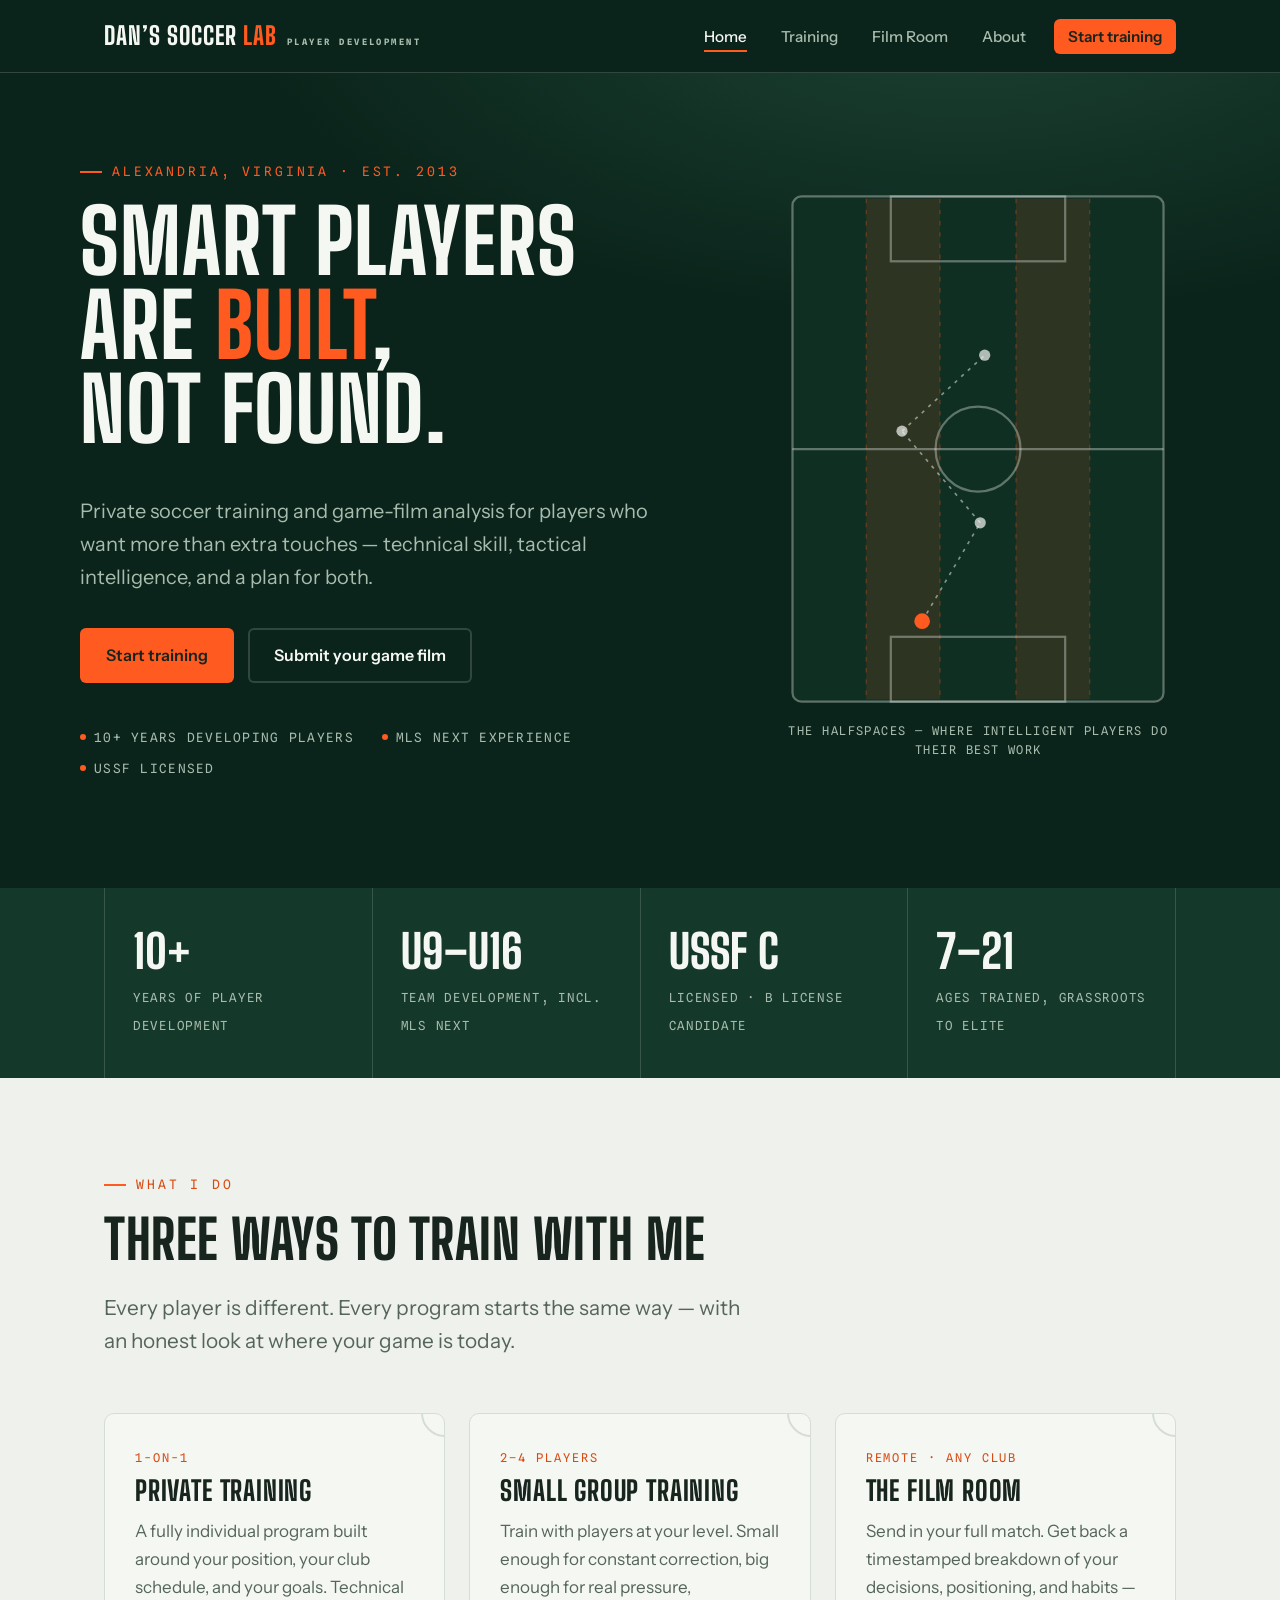
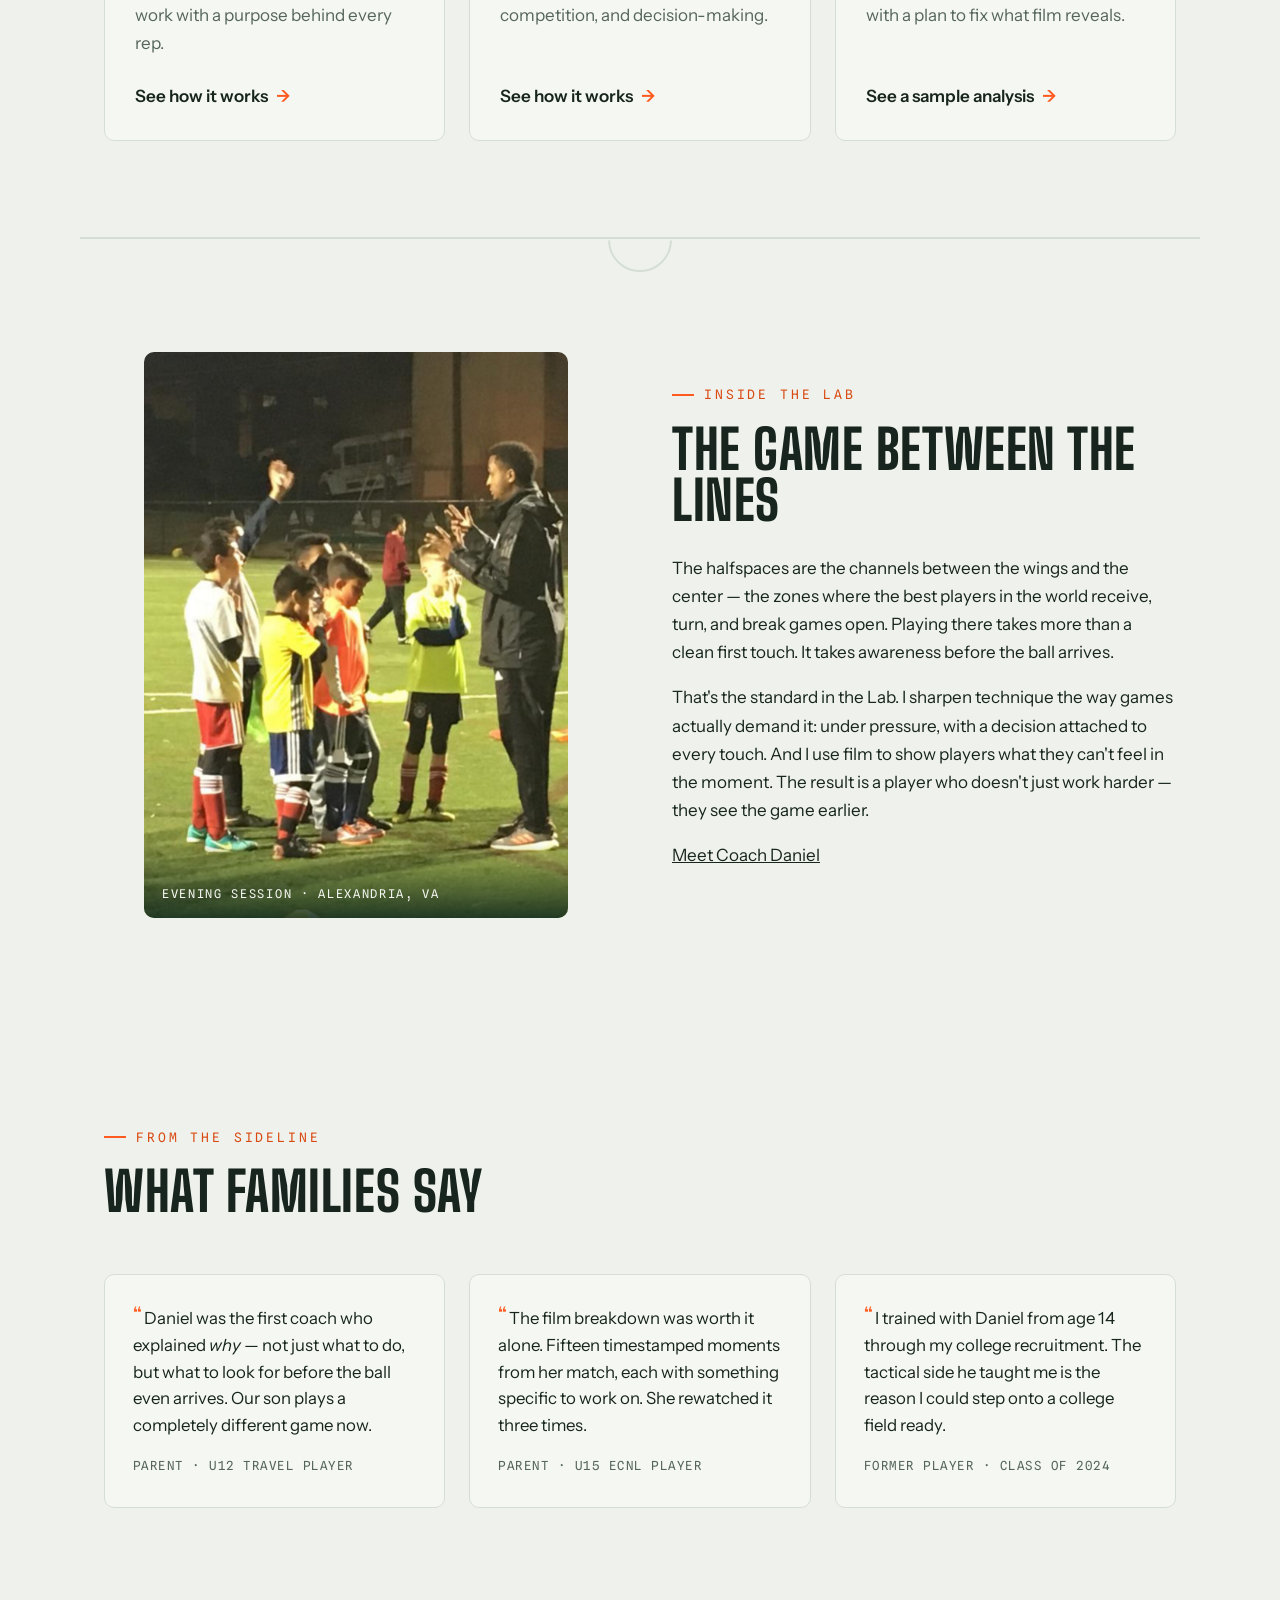
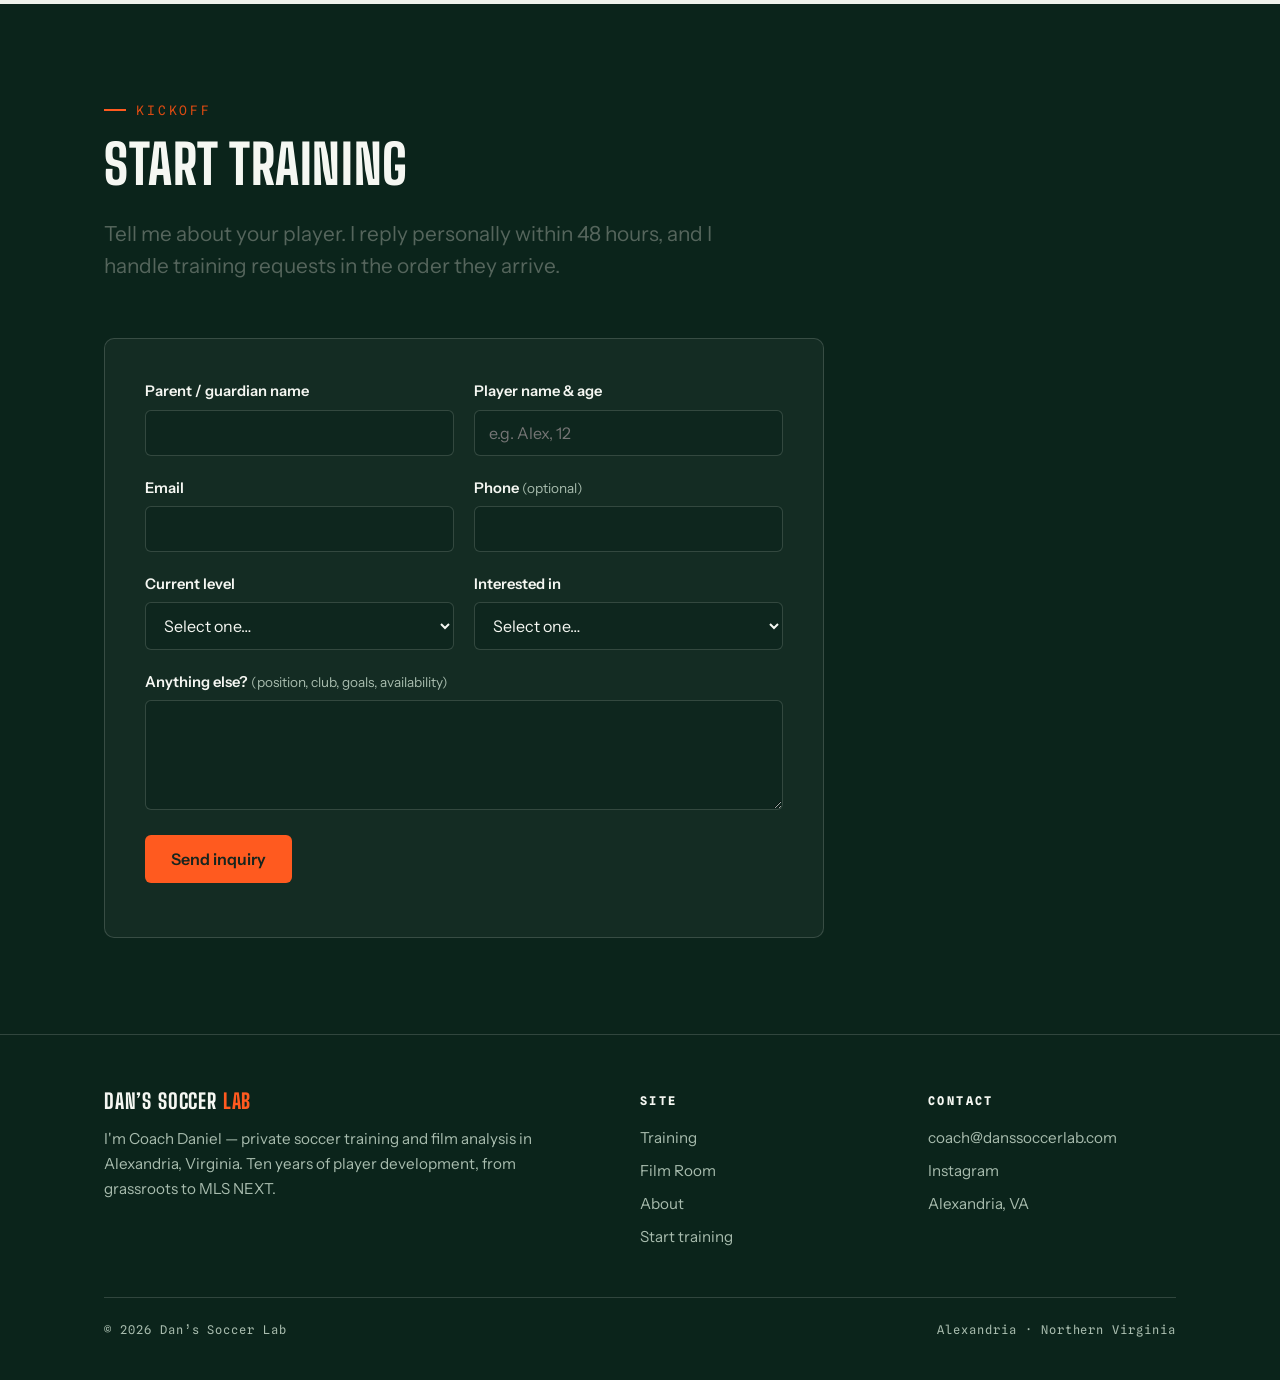
==== index.html @ 5b34058d "Rebrand to Dan's Soccer Lab + social share card" ====
<!DOCTYPE html>
<html lang="en">
<head>
  <meta charset="UTF-8">
  <meta name="viewport" content="width=device-width, initial-scale=1.0">
  <title>Dan’s Soccer Lab — Private Soccer Training &amp; Film Analysis · Alexandria, VA</title>
  <meta name="description" content="Private soccer training and game-film analysis in Alexandria, Virginia. A decade of player development from grassroots to MLS NEXT, led by Coach Daniel.">
  <meta property="og:title" content="Dan’s Soccer Lab">
  <meta property="og:description" content="Private soccer training and game-film analysis in Alexandria, VA. Smart players are built, not found.">
  <meta property="og:type" content="website">
  <meta property="og:site_name" content="Dan’s Soccer Lab">
  <meta property="og:url" content="https://dans-soccer-lab.vercel.app/">
  <meta property="og:image" content="https://dans-soccer-lab.vercel.app/images/og-card.png">
  <meta property="og:image:width" content="2400">
  <meta property="og:image:height" content="1260">
  <meta name="twitter:card" content="summary_large_image">
  <meta name="twitter:title" content="Dan’s Soccer Lab">
  <meta name="twitter:description" content="Private soccer training and game-film analysis in Alexandria, VA. Smart players are built, not found.">
  <meta name="twitter:image" content="https://dans-soccer-lab.vercel.app/images/og-card.png">
  <link rel="apple-touch-icon" href="/apple-touch-icon.png">
  <link rel="icon" href="data:image/svg+xml,%3Csvg xmlns='http://www.w3.org/2000/svg' viewBox='0 0 32 32'%3E%3Crect width='32' height='32' rx='6' fill='%230b241b'/%3E%3Cpath d='M13 6h6M14 6v6L9 24a1.5 1.5 0 001.4 2h11.2a1.5 1.5 0 001.4-2L18 12V6' fill='none' stroke='%23ff5a1f' stroke-width='2' stroke-linecap='round' stroke-linejoin='round'/%3E%3Ccircle cx='16' cy='21.5' r='2' fill='%23ff5a1f'/%3E%3C/svg%3E">
  <link rel="preconnect" href="https://fonts.googleapis.com">
  <link rel="preconnect" href="https://fonts.gstatic.com" crossorigin>
  <link href="https://fonts.googleapis.com/css2?family=Big+Shoulders+Display:wght@600;700;800&family=Instrument+Sans:ital,wght@0,400;0,500;0,600;1,400&family=Spline+Sans+Mono:wght@400;500&display=swap" rel="stylesheet">
  <link rel="stylesheet" href="styles.css">
</head>
<body>
  <a class="skip-link" href="#main">Skip to content</a>

  <header class="site-header">
    <div class="container nav-bar">
      <a class="wordmark" href="index.html" aria-label="Dan’s Soccer Lab — home">
        <span class="half">Dan’s Soccer&nbsp;</span><span class="lab">Lab</span>
        <small>Player Development</small>
      </a>
      <button class="nav-toggle" aria-expanded="false" aria-controls="nav-links" aria-label="Toggle menu">
        <svg class="icon-open" width="26" height="26" viewBox="0 0 24 24" fill="none" stroke="currentColor" stroke-width="2" aria-hidden="true"><path d="M3 6h18M3 12h18M3 18h18"/></svg>
        <svg class="icon-close" width="26" height="26" viewBox="0 0 24 24" fill="none" stroke="currentColor" stroke-width="2" aria-hidden="true"><path d="M5 5l14 14M19 5L5 19"/></svg>
      </button>
      <ul class="nav-links" id="nav-links">
        <li><a href="index.html" aria-current="page">Home</a></li>
        <li><a href="training.html">Training</a></li>
        <li><a href="film-room.html">Film Room</a></li>
        <li><a href="about.html">About</a></li>
        <li><a class="nav-cta" href="#contact">Start training</a></li>
      </ul>
    </div>
  </header>

  <main id="main">

    <!-- ================= HERO ================= -->
    <section class="hero on-dark">
      <div class="container hero-grid">
        <div>
          <p class="eyebrow">Alexandria, Virginia · Est. 2013</p>
          <h1>Smart players<br>are <span class="accent">built</span>,<br>not found.</h1>
          <p class="hero-sub">Private soccer training and game-film analysis for players who want more than extra touches — technical skill, tactical intelligence, and a plan for both.</p>
          <div class="hero-ctas">
            <a class="btn btn-cone" href="#contact">Start training</a>
            <a class="btn btn-ghost" href="film-room.html">Submit your game film</a>
          </div>
          <ul class="hero-cred">
            <li>10+ years developing players</li>
            <li>MLS NEXT experience</li>
            <li>USSF licensed</li>
          </ul>
        </div>

        <figure class="hero-pitch" aria-hidden="false">
          <svg viewBox="0 0 340 460" role="img" aria-label="Pitch diagram with the two halfspace channels highlighted in orange">
            <!-- pitch base -->
            <rect x="4" y="4" width="332" height="452" rx="8" fill="#0f2f23" stroke="#f5f7f2" stroke-opacity="0.35" stroke-width="2"/>
            <!-- halfspace channels -->
            <rect x="70" y="6" width="66" height="448" fill="#ff5a1f" opacity="0.13"/>
            <rect x="204" y="6" width="66" height="448" fill="#ff5a1f" opacity="0.13"/>
            <line x1="70" y1="6" x2="70" y2="454" stroke="#ff5a1f" stroke-opacity="0.35" stroke-dasharray="4 6"/>
            <line x1="136" y1="6" x2="136" y2="454" stroke="#ff5a1f" stroke-opacity="0.35" stroke-dasharray="4 6"/>
            <line x1="204" y1="6" x2="204" y2="454" stroke="#ff5a1f" stroke-opacity="0.35" stroke-dasharray="4 6"/>
            <line x1="270" y1="6" x2="270" y2="454" stroke="#ff5a1f" stroke-opacity="0.35" stroke-dasharray="4 6"/>
            <!-- pitch markings -->
            <line x1="4" y1="230" x2="336" y2="230" stroke="#f5f7f2" stroke-opacity="0.35" stroke-width="2"/>
            <circle cx="170" cy="230" r="38" fill="none" stroke="#f5f7f2" stroke-opacity="0.35" stroke-width="2"/>
            <rect x="92" y="4" width="156" height="58" fill="none" stroke="#f5f7f2" stroke-opacity="0.35" stroke-width="2"/>
            <rect x="92" y="398" width="156" height="58" fill="none" stroke="#f5f7f2" stroke-opacity="0.35" stroke-width="2"/>
            <!-- pass sequence through the halfspace -->
            <path d="M120 384 L172 296 M172 296 L102 214 M102 214 L176 146" stroke="#f5f7f2" stroke-opacity="0.5" stroke-width="1.5" stroke-dasharray="3 5"/>
            <circle cx="172" cy="296" r="5" fill="#f5f7f2" opacity="0.7"/>
            <circle cx="102" cy="214" r="5" fill="#f5f7f2" opacity="0.7"/>
            <circle cx="176" cy="146" r="5" fill="#f5f7f2" opacity="0.7"/>
            <circle class="ball" cx="120" cy="384" r="7" fill="#ff5a1f"/>
          </svg>
          <figcaption>The halfspaces — where intelligent players do their best work</figcaption>
        </figure>
      </div>
    </section>

    <!-- ================= CREDENTIAL BAND ================= -->
    <section class="cred-band" aria-label="Coaching credentials">
      <div class="container">
        <div class="cred-grid">
          <div class="cred-cell reveal">
            <span class="big">10+</span>
            <span class="label">Years of player development</span>
          </div>
          <div class="cred-cell reveal">
            <span class="big">U9–U16</span>
            <span class="label">Team development, incl. MLS NEXT</span>
          </div>
          <div class="cred-cell reveal">
            <span class="big">USSF C</span>
            <span class="label">Licensed · B License candidate</span>
          </div>
          <div class="cred-cell reveal">
            <span class="big">7–21</span>
            <span class="label">Ages trained, grassroots to elite</span>
          </div>
        </div>
      </div>
    </section>

    <!-- ================= OFFERS ================= -->
    <section class="section on-light">
      <div class="container">
        <div class="section-head">
          <p class="eyebrow">What I do</p>
          <h2>Three ways to train with me</h2>
          <p class="lede">Every player is different. Every program starts the same way — with an honest look at where your game is today.</p>
        </div>
        <div class="card-grid">
          <article class="card reveal">
            <span class="card-tag">1-on-1</span>
            <h3>Private Training</h3>
            <p>A fully individual program built around your position, your club schedule, and your goals. Technical work with a purpose behind every rep.</p>
            <a class="card-link" href="training.html">See how it works</a>
          </article>
          <article class="card reveal">
            <span class="card-tag">2–4 players</span>
            <h3>Small Group Training</h3>
            <p>Train with players at your level. Small enough for constant correction, big enough for real pressure, competition, and decision-making.</p>
            <a class="card-link" href="training.html#small-group">See how it works</a>
          </article>
          <article class="card reveal">
            <span class="card-tag">Remote · Any club</span>
            <h3>The Film Room</h3>
            <p>Send in your full match. Get back a timestamped breakdown of your decisions, positioning, and habits — with a plan to fix what film reveals.</p>
            <a class="card-link" href="film-room.html">See a sample analysis</a>
          </article>
        </div>
      </div>
    </section>

    <div class="pitch-divider" role="presentation"></div>

    <!-- ================= PHILOSOPHY ================= -->
    <section class="section">
      <div class="container split">
        <figure class="photo reveal" style="aspect-ratio: 3 / 4;">
          <!-- SWAP: replace images/coach-huddle.jpg with the real floodlight training photo -->
          <img src="images/coach-huddle.jpg" alt="Coach Daniel talking through a training point with a group of young players under the floodlights" loading="lazy">
          <figcaption>Evening session · Alexandria, VA</figcaption>
        </figure>
        <div class="reveal">
          <p class="eyebrow">Inside the Lab</p>
          <h2>The game between the lines</h2>
          <p>The halfspaces are the channels between the wings and the center — the zones where the best players in the world receive, turn, and break games open. Playing there takes more than a clean first touch. It takes awareness before the ball arrives.</p>
          <p>That's the standard in the Lab. I sharpen technique the way games actually demand it: under pressure, with a decision attached to every touch. And I use film to show players what they can't feel in the moment. The result is a player who doesn't just work harder — they see the game earlier.</p>
          <p><a class="card-link" href="about.html">Meet Coach Daniel</a></p>
        </div>
      </div>
    </section>

    <!-- ================= QUOTES ================= -->
    <section class="section on-light" aria-label="What families say">
      <div class="container">
        <div class="section-head">
          <p class="eyebrow">From the sideline</p>
          <h2>What families say</h2>
        </div>
        <!-- SWAP: replace these placeholder quotes with real family testimonials before launch -->
        <div class="quote-grid">
          <figure class="quote reveal">
            <p>Daniel was the first coach who explained <em>why</em> — not just what to do, but what to look for before the ball even arrives. Our son plays a completely different game now.</p>
            <figcaption>Parent · U12 travel player</figcaption>
          </figure>
          <figure class="quote reveal">
            <p>The film breakdown was worth it alone. Fifteen timestamped moments from her match, each with something specific to work on. She rewatched it three times.</p>
            <figcaption>Parent · U15 ECNL player</figcaption>
          </figure>
          <figure class="quote reveal">
            <p>I trained with Daniel from age 14 through my college recruitment. The tactical side he taught me is the reason I could step onto a college field ready.</p>
            <figcaption>Former player · Class of 2024</figcaption>
          </figure>
        </div>
      </div>
    </section>

    <!-- ================= CONTACT ================= -->
    <section class="section on-night" id="contact">
      <div class="container">
        <div class="section-head">
          <p class="eyebrow">Kickoff</p>
          <h2>Start training</h2>
          <p class="lede">Tell me about your player. I reply personally within 48 hours, and I handle training requests in the order they arrive.</p>
        </div>

        <!-- SETUP: create a free form at formspree.io and replace YOUR_FORM_ID below -->
        <form class="form-shell" action="https://formspree.io/f/YOUR_FORM_ID" method="POST" data-dsl-form novalidate="">
          <div class="form-grid">
            <div>
              <label for="c-parent">Parent / guardian name</label>
              <input id="c-parent" name="parent_name" type="text" autocomplete="name" required>
            </div>
            <div>
              <label for="c-player">Player name &amp; age</label>
              <input id="c-player" name="player_name_age" type="text" placeholder="e.g. Alex, 12" required>
            </div>
            <div>
              <label for="c-email">Email</label>
              <input id="c-email" name="email" type="email" autocomplete="email" required>
            </div>
            <div>
              <label for="c-phone">Phone <span class="hint">(optional)</span></label>
              <input id="c-phone" name="phone" type="tel" autocomplete="tel">
            </div>
            <div>
              <label for="c-level">Current level</label>
              <select id="c-level" name="current_level" required>
                <option value="">Select one…</option>
                <option>Recreational</option>
                <option>Travel / club</option>
                <option>ECNL / MLS NEXT / academy</option>
                <option>High school</option>
                <option>College</option>
              </select>
            </div>
            <div>
              <label for="c-interest">Interested in</label>
              <select id="c-interest" name="interested_in" required>
                <option value="">Select one…</option>
                <option>Private training</option>
                <option>Small group training</option>
                <option>Film Room analysis</option>
                <option>Not sure yet</option>
              </select>
            </div>
            <div class="full">
              <label for="c-msg">Anything else? <span class="hint">(position, club, goals, availability)</span></label>
              <textarea id="c-msg" name="message"></textarea>
            </div>
          </div>
          <input type="text" name="_gotcha" class="hp-field" tabindex="-1" autocomplete="off" aria-hidden="true">
          <input type="hidden" name="_subject" value="New training inquiry — Dan's Soccer Lab website">
          <div class="form-status" role="status" aria-live="polite"></div>
          <p class="form-note"><button class="btn btn-cone" type="submit" data-label="Send inquiry">Send inquiry</button></p>
        </form>
      </div>
    </section>

  </main>

  <footer class="site-footer">
    <div class="container">
      <div class="footer-grid">
        <div>
          <a class="wordmark" href="index.html" aria-label="Dan’s Soccer Lab — home">
            <span class="half">Dan’s Soccer&nbsp;</span><span class="lab">Lab</span>
          </a>
          <p style="margin-top:14px; max-width: 32em;">I'm Coach Daniel — private soccer training and film analysis in Alexandria, Virginia. Ten years of player development, from grassroots to MLS NEXT.</p>
        </div>
        <div>
          <h4>Site</h4>
          <ul>
            <li><a href="training.html">Training</a></li>
            <li><a href="film-room.html">Film Room</a></li>
            <li><a href="about.html">About</a></li>
            <li><a href="index.html#contact">Start training</a></li>
          </ul>
        </div>
        <div>
          <h4>Contact</h4>
          <ul>
            <!-- SWAP: replace with Daniel's real email / phone / Instagram -->
            <li><a href="mailto:coach@danssoccerlab.com">coach@danssoccerlab.com</a></li>
            <li><a href="https://instagram.com" rel="noopener">Instagram</a></li>
            <li>Alexandria, VA</li>
          </ul>
        </div>
      </div>
      <div class="footer-bottom">
        <span>© <span id="year">2026</span> Dan’s Soccer Lab</span>
        <span>Alexandria · Northern Virginia</span>
      </div>
    </div>
  </footer>

  <script src="main.js"></script>
</body>
</html>
---- styles.css ----
/* ============================================================
   DAN'S SOCCER LAB — Player Development
   Palette:  turf #14382A · night #0B241B · pine #1D4A37
             chalk #F5F7F2 · paper #EFF2EC · ink #17251E
             cone #FF5A1F
   Type:     Big Shoulders Display (display) · Instrument Sans (body)
             Spline Sans Mono (utility / match clock)
   ============================================================ */

:root {
  --turf: #14382a;
  --night: #0b241b;
  --pine: #1d4a37;
  --pine-soft: #2a5c46;
  --chalk: #f5f7f2;
  --paper: #eff2ec;
  --ink: #17251e;
  --muted: #55655c;
  --muted-dark: #a8bcae;
  --cone: #ff5a1f;
  --cone-deep: #d94a12;
  --line: #d5ded5;
  --line-dark: rgba(245, 247, 242, 0.16);
  --radius: 10px;
  --container: 1120px;
  --font-display: "Big Shoulders Display", "Arial Narrow", sans-serif;
  --font-body: "Instrument Sans", "Helvetica Neue", Arial, sans-serif;
  --font-mono: "Spline Sans Mono", "SFMono-Regular", Consolas, monospace;
}

* { box-sizing: border-box; }

html { scroll-behavior: smooth; }
@media (prefers-reduced-motion: reduce) {
  html { scroll-behavior: auto; }
}

body {
  margin: 0;
  font-family: var(--font-body);
  font-size: 1.0625rem;
  line-height: 1.65;
  color: var(--ink);
  background: var(--paper);
  -webkit-font-smoothing: antialiased;
}

img { max-width: 100%; display: block; }

a { color: inherit; }

:focus-visible {
  outline: 3px solid var(--cone);
  outline-offset: 2px;
  border-radius: 2px;
}

.container {
  max-width: var(--container);
  margin: 0 auto;
  padding: 0 24px;
}

.skip-link {
  position: absolute;
  left: -9999px;
  top: 0;
  background: var(--cone);
  color: var(--ink);
  padding: 10px 18px;
  font-weight: 600;
  z-index: 200;
}
.skip-link:focus { left: 12px; top: 12px; }

/* ------------------------------------------------ typography */

h1, h2, h3 {
  font-family: var(--font-display);
  text-transform: uppercase;
  line-height: 0.95;
  letter-spacing: 0.01em;
  margin: 0 0 0.5em;
  font-weight: 800;
}

h1 { font-size: clamp(3rem, 8vw, 5.5rem); }
h2 { font-size: clamp(2.2rem, 5vw, 3.4rem); }
h3 { font-size: clamp(1.35rem, 3vw, 1.7rem); letter-spacing: 0.03em; }

p { margin: 0 0 1em; }

.eyebrow {
  font-family: var(--font-mono);
  font-size: 0.8125rem;
  letter-spacing: 0.22em;
  text-transform: uppercase;
  color: var(--cone-deep);
  display: flex;
  align-items: center;
  gap: 10px;
  margin: 0 0 18px;
}
.eyebrow::before {
  content: "";
  width: 22px;
  height: 2px;
  background: var(--cone);
  flex: none;
}
.on-dark .eyebrow { color: var(--cone); }

.lede {
  font-size: clamp(1.125rem, 2vw, 1.3rem);
  line-height: 1.55;
  color: var(--muted);
  max-width: 34em;
}
.on-dark .lede { color: var(--muted-dark); }

.mono {
  font-family: var(--font-mono);
  font-size: 0.85em;
  letter-spacing: 0.04em;
}

/* ------------------------------------------------ buttons */

.btn {
  display: inline-flex;
  align-items: center;
  gap: 10px;
  font-family: var(--font-body);
  font-weight: 600;
  font-size: 1rem;
  text-decoration: none;
  border: 0;
  cursor: pointer;
  padding: 14px 26px;
  border-radius: 6px;
  transition: transform 0.15s ease, background-color 0.15s ease, color 0.15s ease;
}
.btn:active { transform: translateY(1px); }

.btn-cone {
  background: var(--cone);
  color: var(--ink);
}
.btn-cone:hover { background: var(--cone-deep); color: var(--chalk); }

.btn-ghost {
  background: transparent;
  color: var(--ink);
  box-shadow: inset 0 0 0 2px var(--ink);
}
.btn-ghost:hover { background: var(--ink); color: var(--chalk); }

.on-dark .btn-ghost {
  color: var(--chalk);
  box-shadow: inset 0 0 0 2px var(--line-dark);
}
.on-dark .btn-ghost:hover { background: var(--chalk); color: var(--ink); box-shadow: inset 0 0 0 2px var(--chalk); }

/* ------------------------------------------------ header / nav */

.site-header {
  position: sticky;
  top: 0;
  z-index: 100;
  background: var(--night);
  border-bottom: 1px solid var(--line-dark);
}

.nav-bar {
  display: flex;
  align-items: center;
  justify-content: space-between;
  gap: 24px;
  min-height: 72px;
}

.wordmark {
  font-family: var(--font-display);
  font-weight: 800;
  font-size: 1.55rem;
  letter-spacing: 0.04em;
  text-transform: uppercase;
  color: var(--chalk);
  text-decoration: none;
  display: flex;
  align-items: baseline;
  line-height: 1;
}
.wordmark .half { color: var(--chalk); }
.wordmark .slash { color: var(--cone); margin: 0 2px; font-weight: 700; }
.wordmark .space { color: var(--muted-dark); }
.wordmark .lab { color: var(--cone); }
.wordmark small {
  font-family: var(--font-mono);
  font-size: 0.55rem;
  letter-spacing: 0.28em;
  color: var(--muted-dark);
  margin-left: 10px;
  display: none;
}
@media (min-width: 700px) {
  .wordmark small { display: inline; }
}

.nav-links {
  display: flex;
  align-items: center;
  gap: 6px;
  list-style: none;
  margin: 0;
  padding: 0;
}
.nav-links a {
  text-decoration: none;
  color: var(--muted-dark);
  font-size: 0.95rem;
  font-weight: 500;
  padding: 8px 14px;
  border-radius: 6px;
  transition: color 0.15s ease;
}
.nav-links a:hover { color: var(--chalk); }
.nav-links a[aria-current="page"] {
  color: var(--chalk);
  position: relative;
}
.nav-links a[aria-current="page"]::after {
  content: "";
  position: absolute;
  left: 14px;
  right: 14px;
  bottom: 2px;
  height: 2px;
  background: var(--cone);
}
.nav-links .nav-cta {
  background: var(--cone);
  color: var(--ink);
  font-weight: 600;
  margin-left: 8px;
}
.nav-links .nav-cta:hover { background: var(--cone-deep); color: var(--chalk); }

.nav-toggle {
  display: none;
  background: none;
  border: 0;
  cursor: pointer;
  padding: 10px;
  color: var(--chalk);
}
.nav-toggle svg { display: block; }
.nav-toggle .icon-close { display: none; }
.nav-toggle[aria-expanded="true"] .icon-open { display: none; }
.nav-toggle[aria-expanded="true"] .icon-close { display: block; }

@media (max-width: 860px) {
  .nav-toggle { display: block; }
  .nav-links {
    position: absolute;
    top: 100%;
    left: 0;
    right: 0;
    flex-direction: column;
    align-items: stretch;
    gap: 0;
    background: var(--night);
    border-bottom: 1px solid var(--line-dark);
    padding: 8px 16px 20px;
    display: none;
  }
  .nav-links.open { display: flex; }
  .nav-links a { padding: 14px 12px; font-size: 1.05rem; }
  .nav-links a[aria-current="page"]::after { left: 12px; right: auto; width: 28px; }
  .nav-links .nav-cta { margin: 12px 12px 0; text-align: center; justify-content: center; display: block; }
}

/* ------------------------------------------------ sections */

.section { padding: 96px 0; }
.section-tight { padding: 72px 0; }

.on-dark {
  background: var(--turf);
  color: var(--chalk);
}
.on-night {
  background: var(--night);
  color: var(--chalk);
}

.section-head { max-width: 640px; margin-bottom: 56px; }
.section-head.center { margin-left: auto; margin-right: auto; text-align: center; }
.section-head.center .eyebrow { justify-content: center; }

/* pitch-line divider between light sections */
.pitch-divider {
  height: 0;
  border-top: 2px solid var(--line);
  position: relative;
  max-width: var(--container);
  margin: 0 auto;
}
.pitch-divider::after {
  content: "";
  position: absolute;
  top: -31px;
  left: 50%;
  width: 60px;
  height: 60px;
  transform: translateX(-50%);
  border: 2px solid var(--line);
  border-radius: 50%;
  clip-path: inset(50% 0 0 0);
  background: transparent;
}

/* ------------------------------------------------ hero */

.hero {
  background:
    radial-gradient(1100px 500px at 75% -10%, rgba(42, 92, 70, 0.55), transparent 65%),
    var(--night);
  color: var(--chalk);
  overflow: hidden;
}

.hero-grid {
  display: grid;
  grid-template-columns: minmax(0, 7fr) minmax(0, 5fr);
  gap: 56px;
  align-items: center;
  padding: 88px 0 96px;
}

.hero h1 .accent { color: var(--cone); }

.hero-sub {
  font-size: clamp(1.1rem, 2vw, 1.25rem);
  color: var(--muted-dark);
  max-width: 30em;
  margin: 22px 0 34px;
}

.hero-ctas { display: flex; flex-wrap: wrap; gap: 14px; }

.hero-cred {
  margin-top: 44px;
  display: flex;
  flex-wrap: wrap;
  gap: 10px 28px;
  padding: 0;
  list-style: none;
  font-family: var(--font-mono);
  font-size: 0.8rem;
  letter-spacing: 0.1em;
  text-transform: uppercase;
  color: var(--muted-dark);
}
.hero-cred li { display: flex; align-items: center; gap: 8px; }
.hero-cred li::before { content: ""; width: 6px; height: 6px; background: var(--cone); border-radius: 50%; flex: none; }

.hero-pitch { justify-self: center; width: 100%; max-width: 380px; }
.hero-pitch svg { width: 100%; height: auto; display: block; }
.hero-pitch figcaption {
  font-family: var(--font-mono);
  font-size: 0.75rem;
  letter-spacing: 0.12em;
  text-transform: uppercase;
  color: var(--muted-dark);
  text-align: center;
  margin-top: 14px;
}

@media (max-width: 860px) {
  .hero-grid { grid-template-columns: 1fr; padding: 64px 0 72px; }
  .hero-pitch { max-width: 300px; }
}

@media (prefers-reduced-motion: no-preference) {
  .hero .ball {
    animation: passline 7s ease-in-out infinite;
  }
  @keyframes passline {
    0%, 8%   { transform: translate(0, 0); }
    26%, 36% { transform: translate(52px, -88px); }
    56%, 66% { transform: translate(-18px, -170px); }
    88%, 100% { transform: translate(74px, -238px); }
  }
}

/* ------------------------------------------------ credential band */

.cred-band { background: var(--turf); color: var(--chalk); }
.cred-grid {
  display: grid;
  grid-template-columns: repeat(4, 1fr);
  border-left: 1px solid var(--line-dark);
}
.cred-cell {
  border-right: 1px solid var(--line-dark);
  padding: 40px 28px;
}
.cred-cell .big {
  font-family: var(--font-display);
  font-weight: 800;
  font-size: clamp(2rem, 4vw, 2.9rem);
  line-height: 1;
  display: block;
  margin-bottom: 8px;
}
.cred-cell .label {
  font-family: var(--font-mono);
  font-size: 0.78rem;
  letter-spacing: 0.14em;
  text-transform: uppercase;
  color: var(--muted-dark);
}
@media (max-width: 860px) {
  .cred-grid { grid-template-columns: repeat(2, 1fr); border-top: 1px solid var(--line-dark); }
  .cred-cell { border-bottom: 1px solid var(--line-dark); padding: 28px 20px; }
}

/* ------------------------------------------------ cards */

.card-grid {
  display: grid;
  grid-template-columns: repeat(3, 1fr);
  gap: 24px;
}
@media (max-width: 900px) { .card-grid { grid-template-columns: 1fr; } }

.card {
  background: var(--chalk);
  border: 1px solid var(--line);
  border-radius: var(--radius);
  padding: 34px 30px 30px;
  position: relative;
  overflow: hidden;
  display: flex;
  flex-direction: column;
}
/* pitch corner-arc motif */
.card::before {
  content: "";
  position: absolute;
  top: -1px;
  right: -1px;
  width: 44px;
  height: 44px;
  border: 2px solid var(--line);
  border-radius: 50%;
  transform: translate(50%, -50%);
}
.card h3 { margin-top: 10px; }
.card .card-tag {
  font-family: var(--font-mono);
  font-size: 0.75rem;
  letter-spacing: 0.16em;
  text-transform: uppercase;
  color: var(--cone-deep);
}
.card p { color: var(--muted); flex: 1; }
.card .card-link {
  font-weight: 600;
  text-decoration: none;
  color: var(--ink);
  display: inline-flex;
  align-items: center;
  gap: 8px;
  margin-top: 8px;
}
.card .card-link::after { content: "→"; color: var(--cone); transition: transform 0.15s ease; }
.card .card-link:hover::after { transform: translateX(4px); }

/* ------------------------------------------------ photo treatment */

.photo {
  border-radius: var(--radius);
  overflow: hidden;
  position: relative;
  background: var(--night);
}
.photo img { width: 100%; height: 100%; object-fit: cover; }
.photo figcaption {
  position: absolute;
  left: 0;
  bottom: 0;
  right: 0;
  padding: 40px 18px 14px;
  background: linear-gradient(transparent, rgba(11, 36, 27, 0.85));
  color: var(--chalk);
  font-family: var(--font-mono);
  font-size: 0.75rem;
  letter-spacing: 0.14em;
  text-transform: uppercase;
}

/* ------------------------------------------------ split layout */

.split {
  display: grid;
  grid-template-columns: repeat(2, minmax(0, 1fr));
  gap: 64px;
  align-items: center;
}
@media (max-width: 900px) { .split { grid-template-columns: 1fr; gap: 40px; } }

/* ------------------------------------------------ film room */

.film-frame-wrap {
  display: grid;
  grid-template-columns: minmax(0, 7fr) minmax(0, 5fr);
  gap: 32px;
  align-items: start;
}
@media (max-width: 980px) { .film-frame-wrap { grid-template-columns: 1fr; } }

.film-frame {
  background: #071a13;
  border: 1px solid var(--line-dark);
  border-radius: var(--radius);
  padding: 18px;
  position: relative;
}
.film-frame svg { width: 100%; height: auto; display: block; border-radius: 6px; }

.film-frame .frame-meta {
  display: flex;
  justify-content: space-between;
  align-items: center;
  font-family: var(--font-mono);
  font-size: 0.75rem;
  letter-spacing: 0.12em;
  text-transform: uppercase;
  color: var(--muted-dark);
  padding: 12px 4px 0;
}
.film-frame .rec {
  display: inline-flex;
  align-items: center;
  gap: 7px;
  color: var(--cone);
}
.film-frame .rec::before {
  content: "";
  width: 8px;
  height: 8px;
  border-radius: 50%;
  background: var(--cone);
}
@media (prefers-reduced-motion: no-preference) {
  .film-frame .rec::before { animation: blink 1.6s steps(2, start) infinite; }
  @keyframes blink { to { visibility: hidden; } }
}

.film-notes { display: flex; flex-direction: column; gap: 10px; }

.film-note {
  text-align: left;
  background: rgba(245, 247, 242, 0.04);
  border: 1px solid var(--line-dark);
  border-radius: 8px;
  padding: 16px 18px;
  color: var(--chalk);
  font-family: var(--font-body);
  font-size: 0.95rem;
  line-height: 1.5;
  cursor: pointer;
  transition: border-color 0.15s ease, background-color 0.15s ease;
  width: 100%;
}
.film-note .stamp {
  font-family: var(--font-mono);
  font-size: 0.8rem;
  letter-spacing: 0.08em;
  color: var(--cone);
  display: block;
  margin-bottom: 4px;
}
.film-note strong { display: block; margin-bottom: 2px; }
.film-note span.note-body { color: var(--muted-dark); display: block; }
.film-note[aria-pressed="true"] {
  border-color: var(--cone);
  background: rgba(255, 90, 31, 0.08);
}
.film-note:hover { border-color: var(--cone-deep); }

/* annotation layers inside frame svg */
.film-frame .anno { opacity: 0; transition: opacity 0.25s ease; }
.film-frame .anno.active { opacity: 1; }
@media (prefers-reduced-motion: reduce) {
  .film-frame .anno { transition: none; }
}

/* steps */
.step-grid {
  display: grid;
  grid-template-columns: repeat(3, 1fr);
  gap: 24px;
  counter-reset: step;
}
@media (max-width: 900px) { .step-grid { grid-template-columns: 1fr; } }

.step {
  border-top: 2px solid var(--line-dark);
  padding-top: 22px;
}
.on-light .step { border-top-color: var(--line); }
.step .step-clock {
  font-family: var(--font-mono);
  font-size: 0.8rem;
  letter-spacing: 0.14em;
  color: var(--cone);
  display: block;
  margin-bottom: 12px;
}
.step h3 { font-size: 1.35rem; }
.step p { color: var(--muted-dark); font-size: 0.98rem; }
.on-light .step p { color: var(--muted); }

/* included list */
.included {
  list-style: none;
  margin: 0;
  padding: 0;
  display: grid;
  grid-template-columns: repeat(2, 1fr);
  gap: 14px 32px;
}
@media (max-width: 700px) { .included { grid-template-columns: 1fr; } }
.included li {
  display: flex;
  gap: 12px;
  align-items: flex-start;
  font-size: 1rem;
}
.included li::before {
  content: "✓";
  flex: none;
  width: 19px;
  height: 19px;
  margin-top: 3px;
  border-radius: 50%;
  background: var(--cone);
  color: var(--ink);
  font-size: 12px;
  font-weight: 700;
  line-height: 19px;
  text-align: center;
}

/* ------------------------------------------------ session timeline (training page) */

.session-flow {
  list-style: none;
  margin: 0;
  padding: 0;
  border-left: 2px solid var(--line);
}
.session-flow li {
  position: relative;
  padding: 0 0 34px 34px;
}
.session-flow li:last-child { padding-bottom: 0; }
.session-flow li::before {
  content: "";
  position: absolute;
  left: -7px;
  top: 6px;
  width: 12px;
  height: 12px;
  border-radius: 50%;
  background: var(--cone);
  border: 2px solid var(--paper);
}
.session-flow .flow-clock {
  font-family: var(--font-mono);
  font-size: 0.8rem;
  letter-spacing: 0.12em;
  color: var(--cone-deep);
  display: block;
  margin-bottom: 2px;
}
.session-flow strong { display: block; font-size: 1.1rem; }
.session-flow p { color: var(--muted); margin: 4px 0 0; font-size: 0.98rem; }

/* ------------------------------------------------ timeline (about page) */

.timeline {
  list-style: none;
  margin: 0;
  padding: 0;
}
.timeline li {
  display: grid;
  grid-template-columns: 120px 1fr;
  gap: 24px;
  padding: 22px 0;
  border-bottom: 1px solid var(--line);
}
.timeline li:first-child { border-top: 2px solid var(--ink); }
.timeline .years {
  font-family: var(--font-mono);
  font-size: 0.85rem;
  letter-spacing: 0.08em;
  color: var(--cone-deep);
  padding-top: 3px;
}
.timeline strong { display: block; }
.timeline p { color: var(--muted); margin: 2px 0 0; font-size: 0.98rem; }
@media (max-width: 600px) {
  .timeline li { grid-template-columns: 1fr; gap: 4px; }
}

/* license ladder */
.license-ladder {
  display: flex;
  gap: 10px;
  flex-wrap: wrap;
  list-style: none;
  padding: 0;
  margin: 0;
}
.license-ladder li {
  font-family: var(--font-mono);
  font-size: 0.85rem;
  letter-spacing: 0.1em;
  padding: 10px 16px;
  border: 1px solid var(--line);
  border-radius: 999px;
  color: var(--muted);
  background: var(--chalk);
}
.license-ladder li.held {
  border-color: var(--turf);
  color: var(--chalk);
  background: var(--turf);
}
.license-ladder li.next {
  border: 1px dashed var(--cone-deep);
  color: var(--cone-deep);
  background: transparent;
}

/* ------------------------------------------------ quotes */

.quote-grid {
  display: grid;
  grid-template-columns: repeat(3, 1fr);
  gap: 24px;
}
@media (max-width: 900px) { .quote-grid { grid-template-columns: 1fr; } }

.quote {
  background: var(--chalk);
  border: 1px solid var(--line);
  border-radius: var(--radius);
  padding: 30px 28px;
  margin: 0;
}
.quote p {
  font-size: 1.05rem;
  line-height: 1.6;
}
.quote p::before { content: "“"; color: var(--cone); font-family: var(--font-display); font-size: 1.6em; line-height: 0; vertical-align: -0.15em; margin-right: 2px; }
.quote figcaption {
  font-family: var(--font-mono);
  font-size: 0.78rem;
  letter-spacing: 0.12em;
  text-transform: uppercase;
  color: var(--muted);
}

/* ------------------------------------------------ FAQ */

.faq { max-width: 760px; margin: 0 auto; }
.faq details {
  border-bottom: 1px solid var(--line);
  padding: 6px 0;
}
.on-dark .faq details, .on-night .faq details { border-bottom-color: var(--line-dark); }
.faq summary {
  cursor: pointer;
  font-weight: 600;
  font-size: 1.08rem;
  padding: 16px 40px 16px 0;
  position: relative;
  list-style: none;
}
.faq summary::-webkit-details-marker { display: none; }
.faq summary::after {
  content: "+";
  position: absolute;
  right: 4px;
  top: 50%;
  transform: translateY(-50%);
  font-family: var(--font-display);
  font-size: 1.5rem;
  color: var(--cone);
}
.faq details[open] summary::after { content: "–"; }
.faq details p { color: var(--muted); padding-bottom: 16px; margin: 0; }
.on-dark .faq details p, .on-night .faq details p { color: var(--muted-dark); }

/* ------------------------------------------------ forms */

.form-shell {
  background: var(--chalk);
  border: 1px solid var(--line);
  border-radius: var(--radius);
  padding: 40px;
  max-width: 720px;
}
.on-dark .form-shell, .on-night .form-shell {
  background: rgba(245, 247, 242, 0.04);
  border-color: var(--line-dark);
}

.form-grid {
  display: grid;
  grid-template-columns: repeat(2, 1fr);
  gap: 20px;
}
.form-grid .full { grid-column: 1 / -1; }
@media (max-width: 640px) {
  .form-grid { grid-template-columns: 1fr; }
  .form-shell { padding: 28px 22px; }
}

label {
  display: block;
  font-weight: 600;
  font-size: 0.92rem;
  margin-bottom: 6px;
}
.hint { font-weight: 400; color: var(--muted); font-size: 0.85rem; }
.on-dark .hint, .on-night .hint { color: var(--muted-dark); }

input, select, textarea {
  width: 100%;
  font-family: var(--font-body);
  font-size: 1rem;
  color: var(--ink);
  background: var(--paper);
  border: 1px solid var(--line);
  border-radius: 6px;
  padding: 12px 14px;
}
.on-dark input, .on-dark select, .on-dark textarea,
.on-night input, .on-night select, .on-night textarea {
  background: rgba(11, 36, 27, 0.6);
  border-color: var(--line-dark);
  color: var(--chalk);
}
input:focus, select:focus, textarea:focus {
  outline: 3px solid var(--cone);
  outline-offset: 0;
  border-color: var(--cone);
}
textarea { resize: vertical; min-height: 110px; }

.form-note {
  font-size: 0.9rem;
  color: var(--muted);
  margin-top: 16px;
}
.on-dark .form-note, .on-night .form-note { color: var(--muted-dark); }

.form-status {
  margin-top: 16px;
  padding: 14px 16px;
  border-radius: 6px;
  font-size: 0.95rem;
  display: none;
}
.form-status.show { display: block; }
.form-status.ok { background: rgba(42, 92, 70, 0.18); border: 1px solid var(--pine-soft); }
.form-status.err { background: rgba(255, 90, 31, 0.1); border: 1px solid var(--cone-deep); }

/* honeypot */
.hp-field {
  position: absolute !important;
  left: -9999px !important;
  width: 1px;
  height: 1px;
  overflow: hidden;
}

/* ------------------------------------------------ CTA banner */

.cta-banner {
  background:
    radial-gradient(900px 400px at 20% 120%, rgba(255, 90, 31, 0.18), transparent 60%),
    var(--night);
  color: var(--chalk);
  text-align: center;
}
.cta-banner .btn { margin-top: 10px; }

/* ------------------------------------------------ footer */

.site-footer {
  background: var(--night);
  color: var(--muted-dark);
  border-top: 1px solid var(--line-dark);
  padding: 56px 0 40px;
  font-size: 0.95rem;
}
.footer-grid {
  display: grid;
  grid-template-columns: 2fr 1fr 1fr;
  gap: 40px;
  margin-bottom: 40px;
}
@media (max-width: 800px) { .footer-grid { grid-template-columns: 1fr; gap: 28px; } }

.site-footer .wordmark { font-size: 1.3rem; }
.site-footer h4 {
  font-family: var(--font-mono);
  font-size: 0.75rem;
  letter-spacing: 0.2em;
  text-transform: uppercase;
  color: var(--chalk);
  margin: 0 0 14px;
}
.site-footer ul { list-style: none; margin: 0; padding: 0; }
.site-footer li { margin-bottom: 8px; }
.site-footer a { color: var(--muted-dark); text-decoration: none; }
.site-footer a:hover { color: var(--chalk); }

.footer-bottom {
  border-top: 1px solid var(--line-dark);
  padding-top: 22px;
  display: flex;
  justify-content: space-between;
  flex-wrap: wrap;
  gap: 10px;
  font-family: var(--font-mono);
  font-size: 0.75rem;
  letter-spacing: 0.08em;
}

/* ------------------------------------------------ reveal on scroll */

.reveal { opacity: 1; transform: none; }
@media (prefers-reduced-motion: no-preference) {
  .js .reveal {
    opacity: 0;
    transform: translateY(18px);
    transition: opacity 0.6s ease, transform 0.6s ease;
  }
  .js .reveal.in {
    opacity: 1;
    transform: none;
  }
}
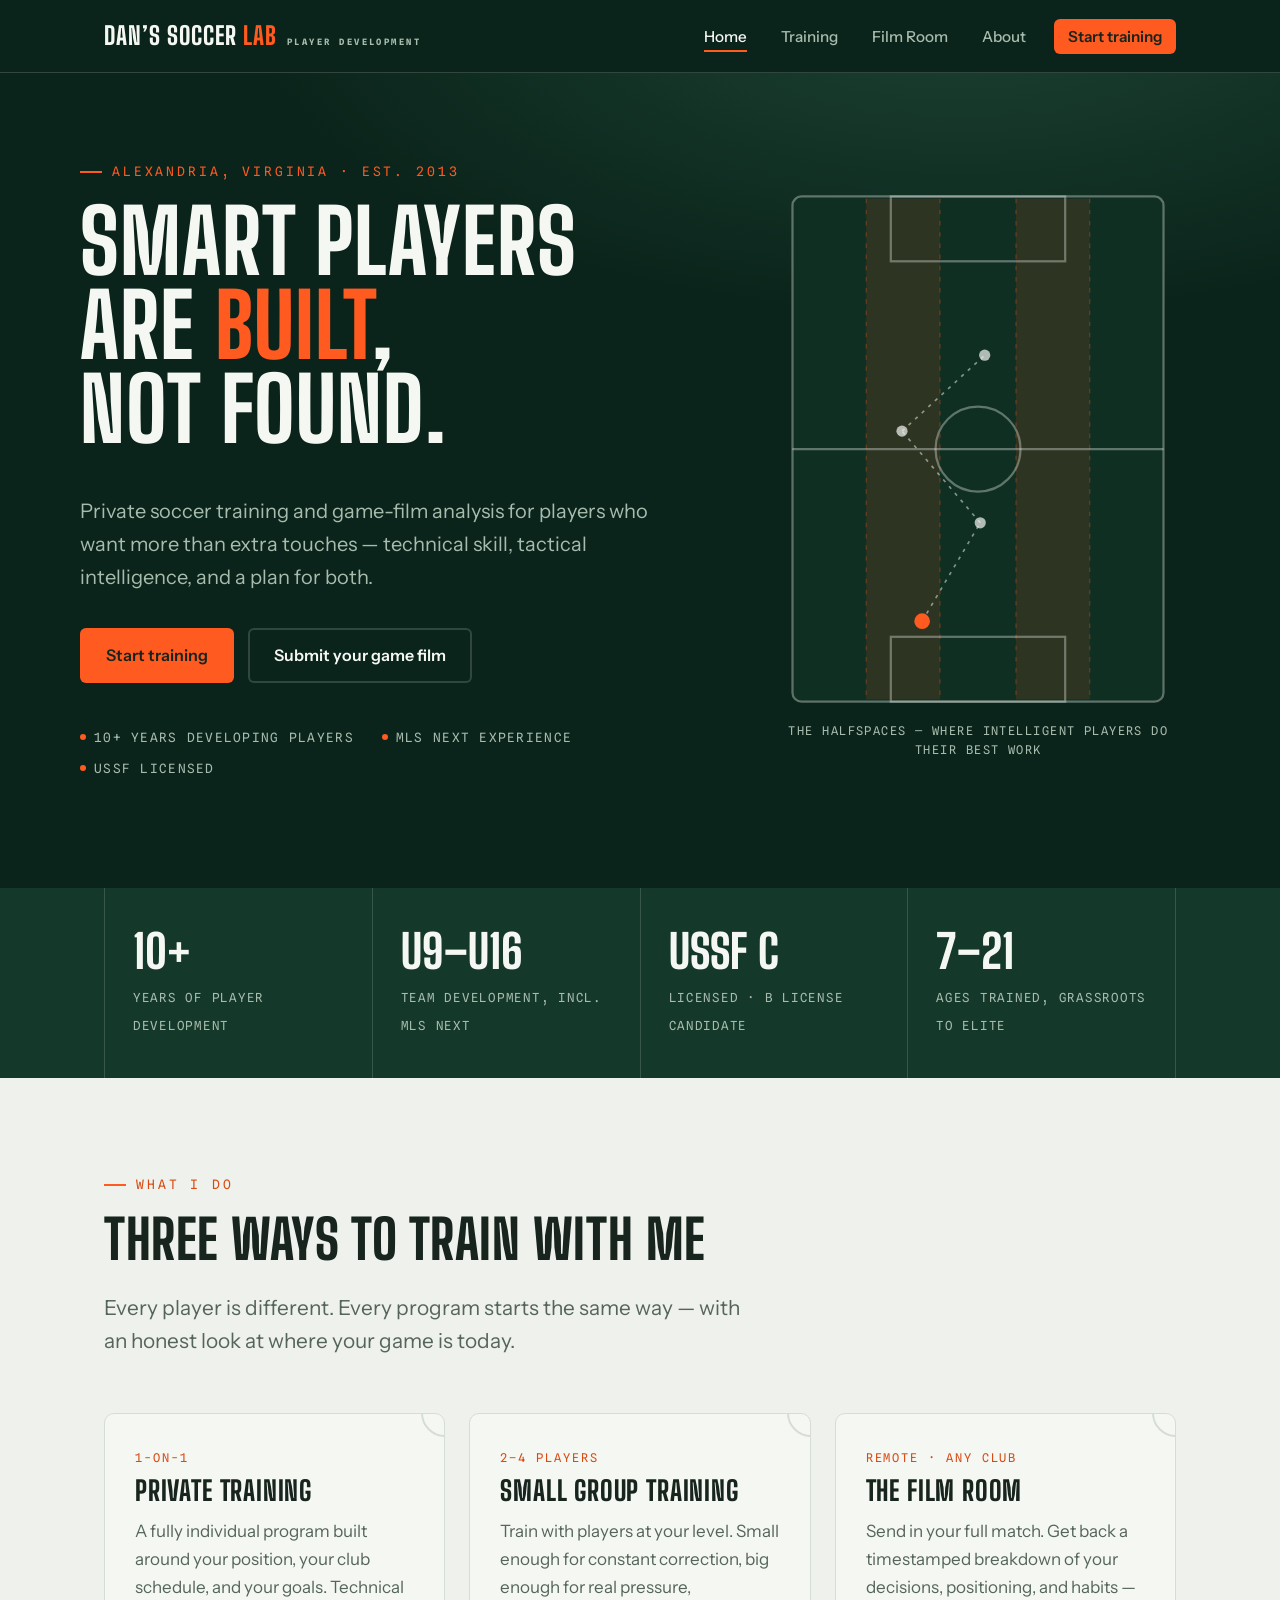
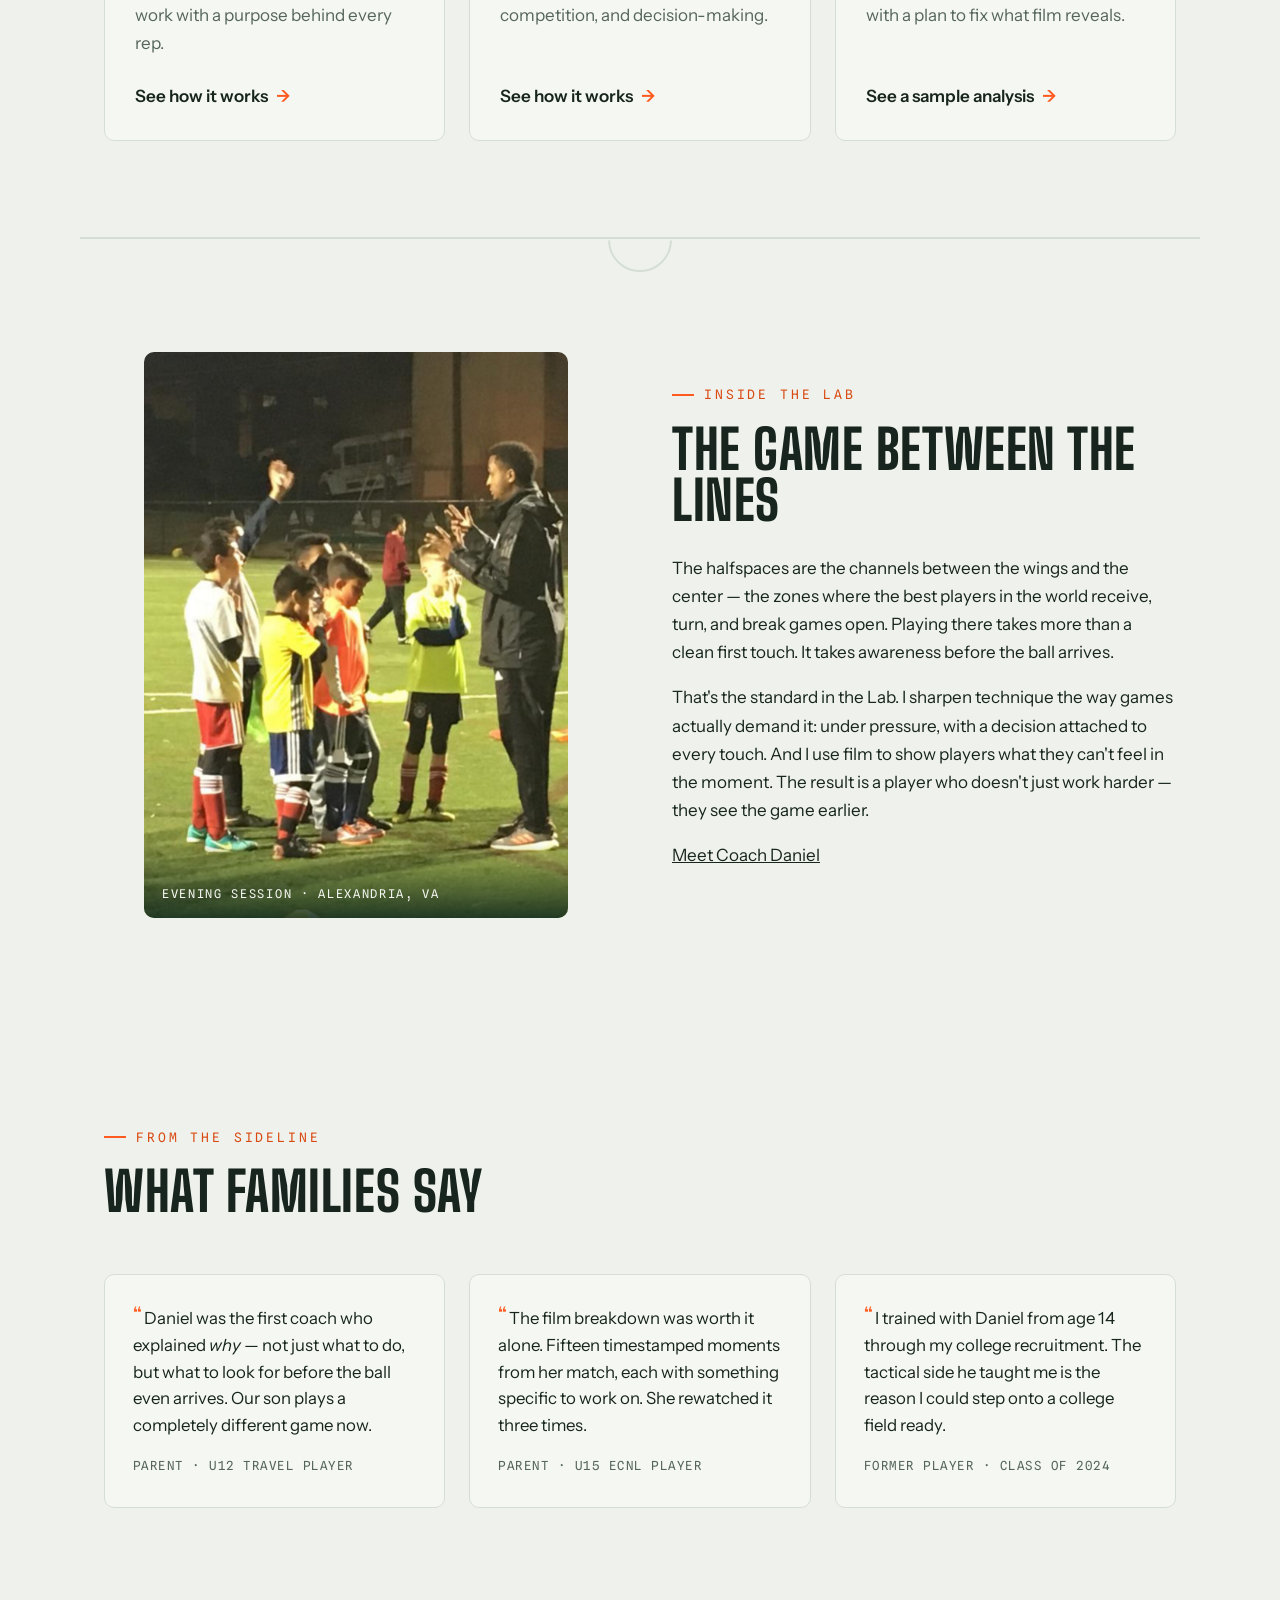
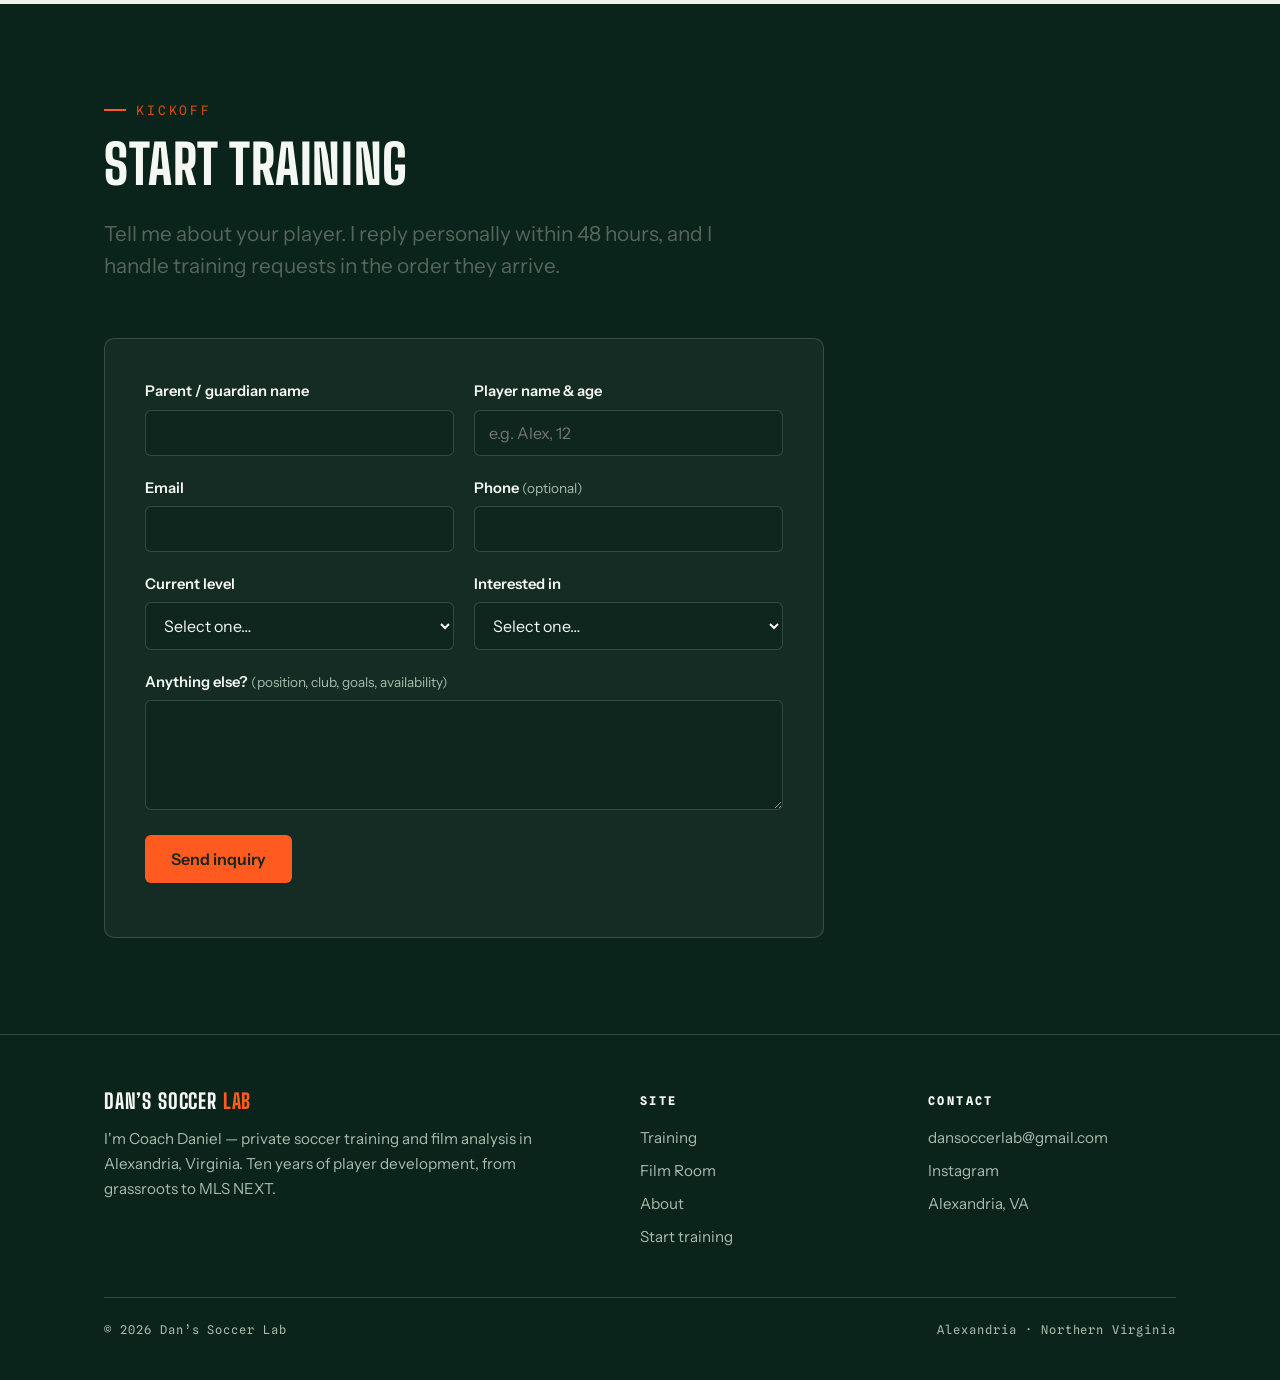
==== commit bff8737f: "Add files via upload" ====
--- a/index.html
+++ b/index.html
@@ -204,8 +204,7 @@
           <p class="lede">Tell me about your player. I reply personally within 48 hours, and I handle training requests in the order they arrive.</p>
         </div>
 
-        <!-- SETUP: create a free form at formspree.io and replace YOUR_FORM_ID below -->
-        <form class="form-shell" action="https://formspree.io/f/YOUR_FORM_ID" method="POST" data-dsl-form novalidate="">
+        <form class="form-shell" action="https://formspree.io/f/mjgnkwee" method="POST" data-dsl-form novalidate="">
           <div class="form-grid">
             <div>
               <label for="c-parent">Parent / guardian name</label>
@@ -280,8 +279,8 @@
         <div>
           <h4>Contact</h4>
           <ul>
-            <!-- SWAP: replace with Daniel's real email / phone / Instagram -->
-            <li><a href="mailto:coach@danssoccerlab.com">coach@danssoccerlab.com</a></li>
+            <!-- SWAP: replace Instagram placeholder with Daniel's real Instagram URL -->
+            <li><a href="mailto:dansoccerlab@gmail.com">dansoccerlab@gmail.com</a></li>
             <li><a href="https://instagram.com" rel="noopener">Instagram</a></li>
             <li>Alexandria, VA</li>
           </ul>
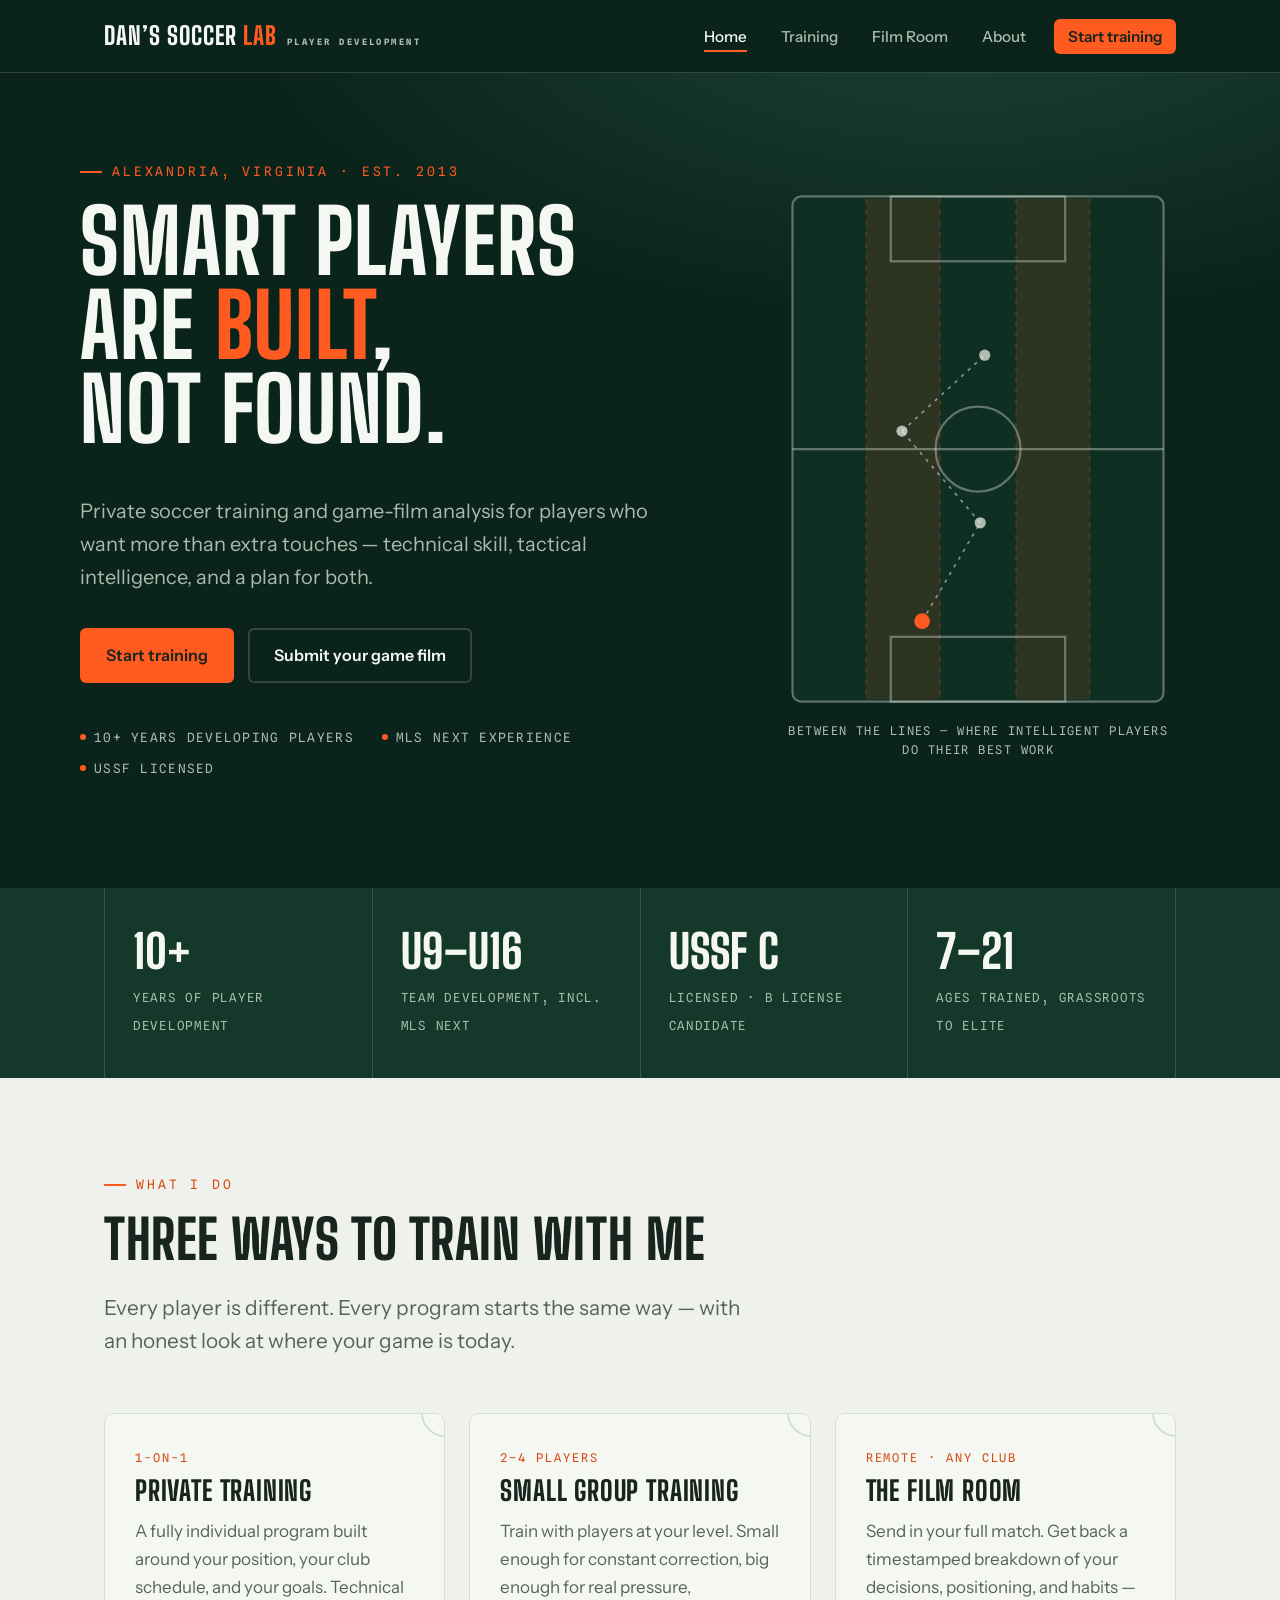
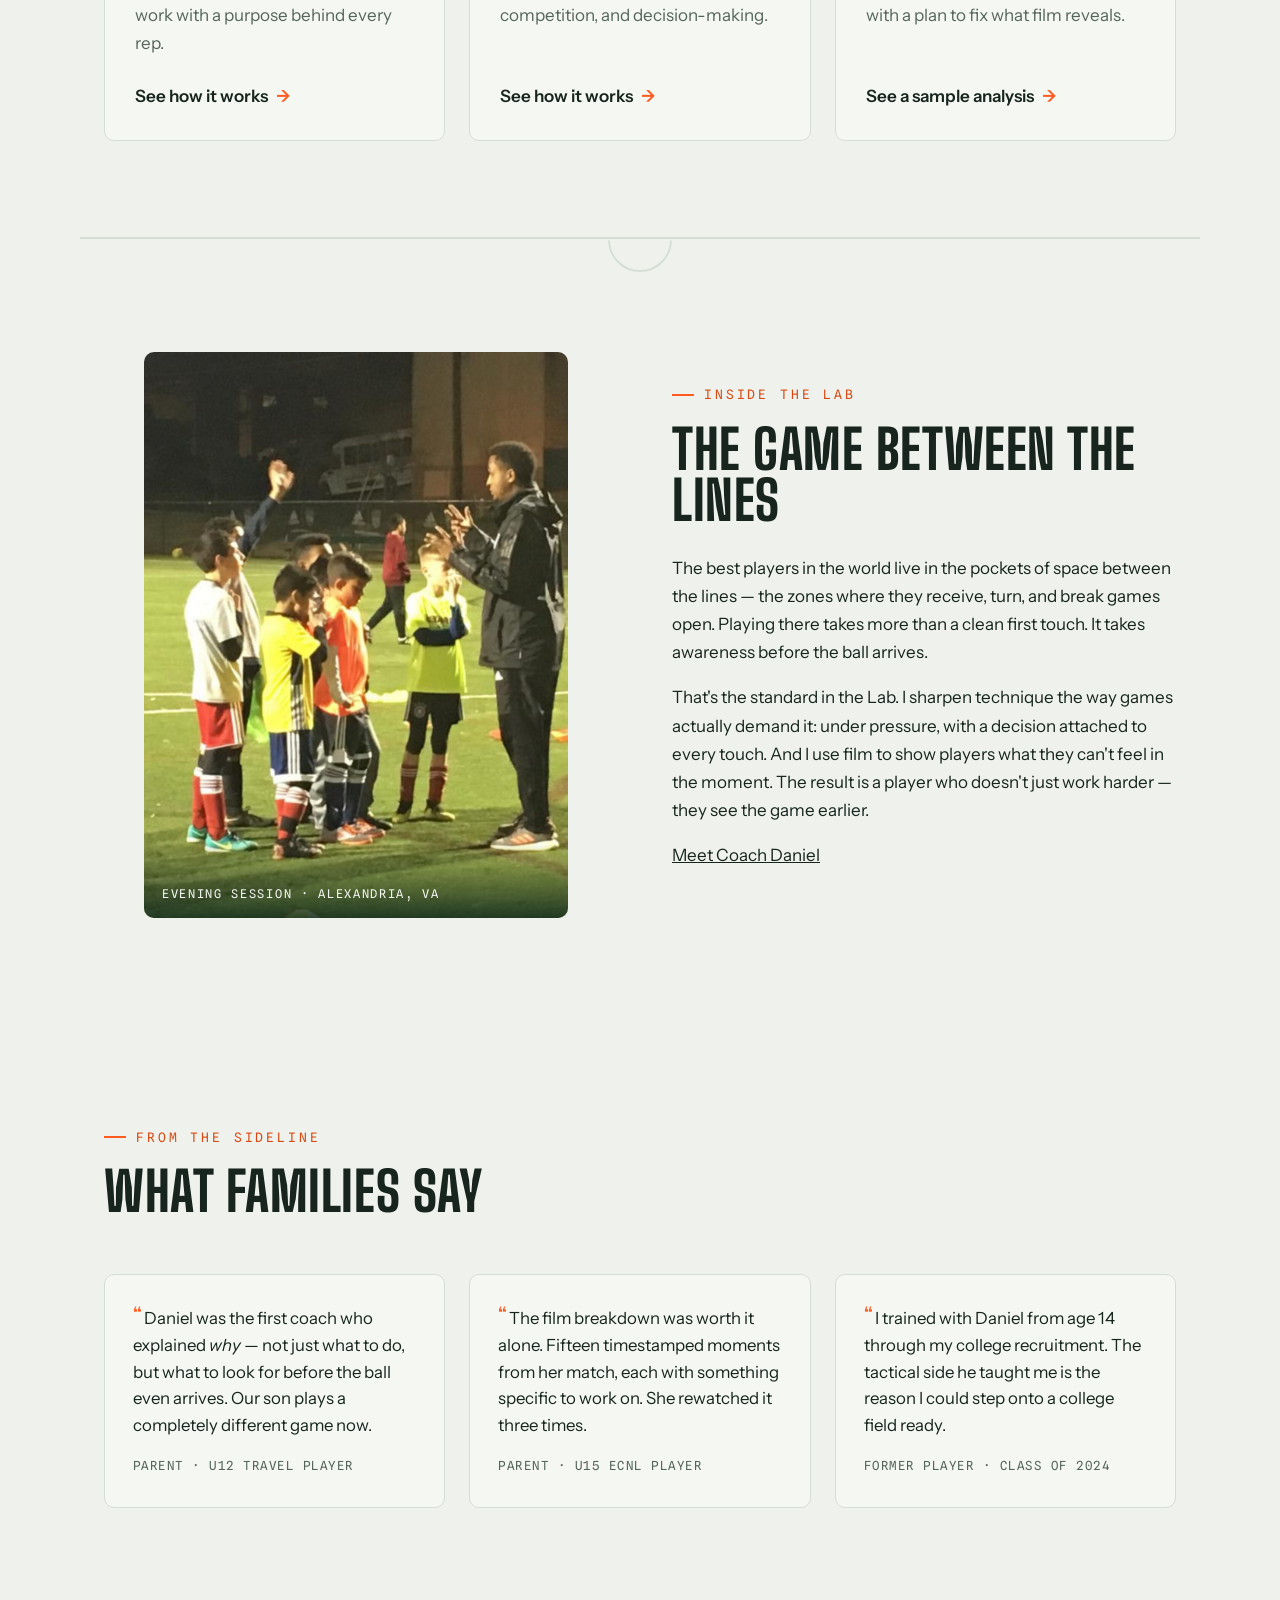
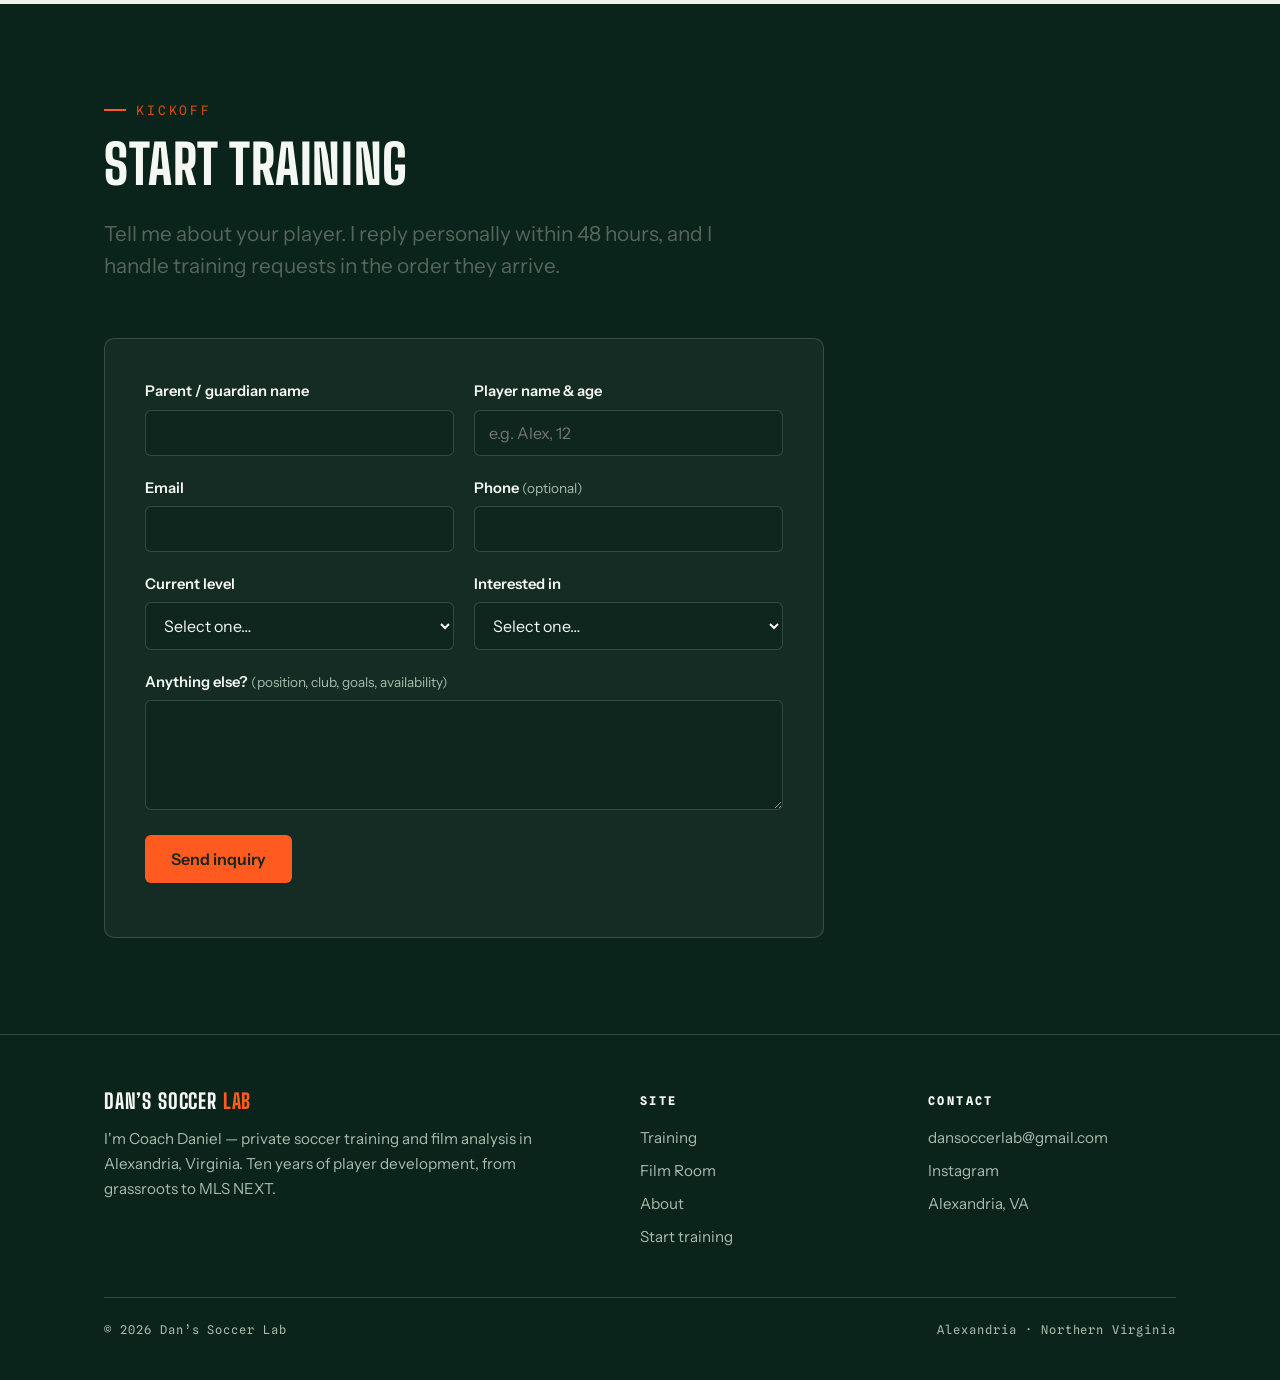
==== commit 2bd8852f: "Add files via upload" ====
--- a/index.html
+++ b/index.html
@@ -23,6 +23,38 @@
   <link rel="preconnect" href="https://fonts.gstatic.com" crossorigin>
   <link href="https://fonts.googleapis.com/css2?family=Big+Shoulders+Display:wght@600;700;800&family=Instrument+Sans:ital,wght@0,400;0,500;0,600;1,400&family=Spline+Sans+Mono:wght@400;500&display=swap" rel="stylesheet">
   <link rel="stylesheet" href="styles.css">
+  <script type="application/ld+json">
+  {
+    "@context": "https://schema.org",
+    "@type": "SportsActivityLocation",
+    "name": "Dan's Soccer Lab",
+    "description": "Private soccer training and game-film analysis for youth players. 1-on-1 sessions, small group training, and remote film breakdowns by a USSF-licensed coach with MLS NEXT experience.",
+    "url": "https://dans-soccer-lab.vercel.app/",
+    "image": "https://dans-soccer-lab.vercel.app/images/og-card.png",
+    "email": "dansoccerlab@gmail.com",
+    "areaServed": [
+      { "@type": "City", "name": "Alexandria" },
+      { "@type": "AdministrativeArea", "name": "Northern Virginia" }
+    ],
+    "address": {
+      "@type": "PostalAddress",
+      "addressLocality": "Alexandria",
+      "addressRegion": "VA",
+      "addressCountry": "US"
+    },
+    "founder": {
+      "@type": "Person",
+      "name": "Coach Daniel",
+      "jobTitle": "Soccer Coach",
+      "description": "USSF C licensed youth soccer coach, USSF B License candidate, with a decade of player development including MLS NEXT."
+    },
+    "makesOffer": [
+      { "@type": "Offer", "itemOffered": { "@type": "Service", "name": "Private 1-on-1 Soccer Training" } },
+      { "@type": "Offer", "itemOffered": { "@type": "Service", "name": "Small Group Soccer Training" } },
+      { "@type": "Offer", "itemOffered": { "@type": "Service", "name": "Game Film Analysis" } }
+    ]
+  }
+  </script>
 </head>
 <body>
   <a class="skip-link" href="#main">Skip to content</a>
@@ -68,10 +100,10 @@
         </div>
 
         <figure class="hero-pitch" aria-hidden="false">
-          <svg viewBox="0 0 340 460" role="img" aria-label="Pitch diagram with the two halfspace channels highlighted in orange">
+          <svg viewBox="0 0 340 460" role="img" aria-label="Pitch diagram with the smart zones between the lines highlighted in orange">
             <!-- pitch base -->
             <rect x="4" y="4" width="332" height="452" rx="8" fill="#0f2f23" stroke="#f5f7f2" stroke-opacity="0.35" stroke-width="2"/>
-            <!-- halfspace channels -->
+            <!-- highlighted channels -->
             <rect x="70" y="6" width="66" height="448" fill="#ff5a1f" opacity="0.13"/>
             <rect x="204" y="6" width="66" height="448" fill="#ff5a1f" opacity="0.13"/>
             <line x1="70" y1="6" x2="70" y2="454" stroke="#ff5a1f" stroke-opacity="0.35" stroke-dasharray="4 6"/>
@@ -83,14 +115,14 @@
             <circle cx="170" cy="230" r="38" fill="none" stroke="#f5f7f2" stroke-opacity="0.35" stroke-width="2"/>
             <rect x="92" y="4" width="156" height="58" fill="none" stroke="#f5f7f2" stroke-opacity="0.35" stroke-width="2"/>
             <rect x="92" y="398" width="156" height="58" fill="none" stroke="#f5f7f2" stroke-opacity="0.35" stroke-width="2"/>
-            <!-- pass sequence through the halfspace -->
+            <!-- pass sequence through the channel -->
             <path d="M120 384 L172 296 M172 296 L102 214 M102 214 L176 146" stroke="#f5f7f2" stroke-opacity="0.5" stroke-width="1.5" stroke-dasharray="3 5"/>
             <circle cx="172" cy="296" r="5" fill="#f5f7f2" opacity="0.7"/>
             <circle cx="102" cy="214" r="5" fill="#f5f7f2" opacity="0.7"/>
             <circle cx="176" cy="146" r="5" fill="#f5f7f2" opacity="0.7"/>
             <circle class="ball" cx="120" cy="384" r="7" fill="#ff5a1f"/>
           </svg>
-          <figcaption>The halfspaces — where intelligent players do their best work</figcaption>
+          <figcaption>Between the lines — where intelligent players do their best work</figcaption>
         </figure>
       </div>
     </section>
@@ -163,7 +195,7 @@
         <div class="reveal">
           <p class="eyebrow">Inside the Lab</p>
           <h2>The game between the lines</h2>
-          <p>The halfspaces are the channels between the wings and the center — the zones where the best players in the world receive, turn, and break games open. Playing there takes more than a clean first touch. It takes awareness before the ball arrives.</p>
+          <p>The best players in the world live in the pockets of space between the lines — the zones where they receive, turn, and break games open. Playing there takes more than a clean first touch. It takes awareness before the ball arrives.</p>
           <p>That's the standard in the Lab. I sharpen technique the way games actually demand it: under pressure, with a decision attached to every touch. And I use film to show players what they can't feel in the moment. The result is a player who doesn't just work harder — they see the game earlier.</p>
           <p><a class="card-link" href="about.html">Meet Coach Daniel</a></p>
         </div>
--- a/styles.css
+++ b/styles.css
@@ -517,7 +517,7 @@
   display: grid;
   grid-template-columns: minmax(0, 7fr) minmax(0, 5fr);
   gap: 32px;
-  align-items: start;
+  align-items: center;
 }
 @media (max-width: 980px) { .film-frame-wrap { grid-template-columns: 1fr; } }
 
@@ -560,6 +560,88 @@
 }
 
 .film-notes { display: flex; flex-direction: column; gap: 10px; }
+
+.film-note-panel {
+  display: flex;
+  flex-direction: column;
+  justify-content: center;
+  min-width: 0;
+}
+
+/* carousel controls (both breakpoints) */
+.film-carousel-controls {
+  display: flex;
+  align-items: center;
+  justify-content: center;
+  gap: 18px;
+  margin-top: 18px;
+}
+.film-dots { display: flex; gap: 10px; }
+.film-dot {
+  width: 9px;
+  height: 9px;
+  border-radius: 50%;
+  border: 0;
+  padding: 0;
+  background: rgba(245, 247, 242, 0.25);
+  cursor: pointer;
+  transition: background-color 0.2s ease, transform 0.2s ease;
+}
+.film-dot.active { background: var(--cone); transform: scale(1.25); }
+.car-btn {
+  background: transparent;
+  border: 1px solid var(--line-dark);
+  color: var(--chalk);
+  width: 40px;
+  height: 40px;
+  border-radius: 50%;
+  font-size: 1.05rem;
+  line-height: 1;
+  cursor: pointer;
+  flex: none;
+  transition: border-color 0.15s ease, background-color 0.15s ease;
+}
+.car-btn:hover { border-color: var(--cone-deep); }
+.car-btn:active { background: rgba(255, 90, 31, 0.15); border-color: var(--cone); }
+
+/* desktop: one note at a time beside the board */
+@keyframes noteIn {
+  from { opacity: 0; transform: translateY(8px); }
+  to { opacity: 1; transform: none; }
+}
+@media (min-width: 981px) {
+  .film-note { display: none; }
+  .film-note.current {
+    display: block;
+    padding: 28px 30px;
+    font-size: 1.05rem;
+  }
+  .film-note.current .stamp { font-size: 0.95rem; margin-bottom: 8px; }
+  .film-note.current strong { font-size: 1.2rem; margin-bottom: 6px; }
+}
+@media (min-width: 981px) and (prefers-reduced-motion: no-preference) {
+  .film-note.current { animation: noteIn 0.3s ease; }
+}
+
+/* mobile: notes become a swipeable carousel */
+@media (max-width: 980px) {
+  .film-notes {
+    flex-direction: row;
+    gap: 12px;
+    overflow-x: auto;
+    scroll-snap-type: x mandatory;
+    -webkit-overflow-scrolling: touch;
+    scrollbar-width: none;
+    margin: 0 -24px;
+    padding: 4px 24px;
+  }
+  .film-notes::-webkit-scrollbar { display: none; }
+  .film-note {
+    flex: 0 0 86%;
+    scroll-snap-align: center;
+  }
+  .film-note-panel { margin-top: 24px; }
+}
 
 .film-note {
   text-align: left;
@@ -902,6 +984,12 @@
   text-align: center;
 }
 .cta-banner .btn { margin-top: 10px; }
+.cta-actions {
+  display: flex;
+  flex-wrap: wrap;
+  justify-content: center;
+  gap: 12px;
+}
 
 /* ------------------------------------------------ footer */
 
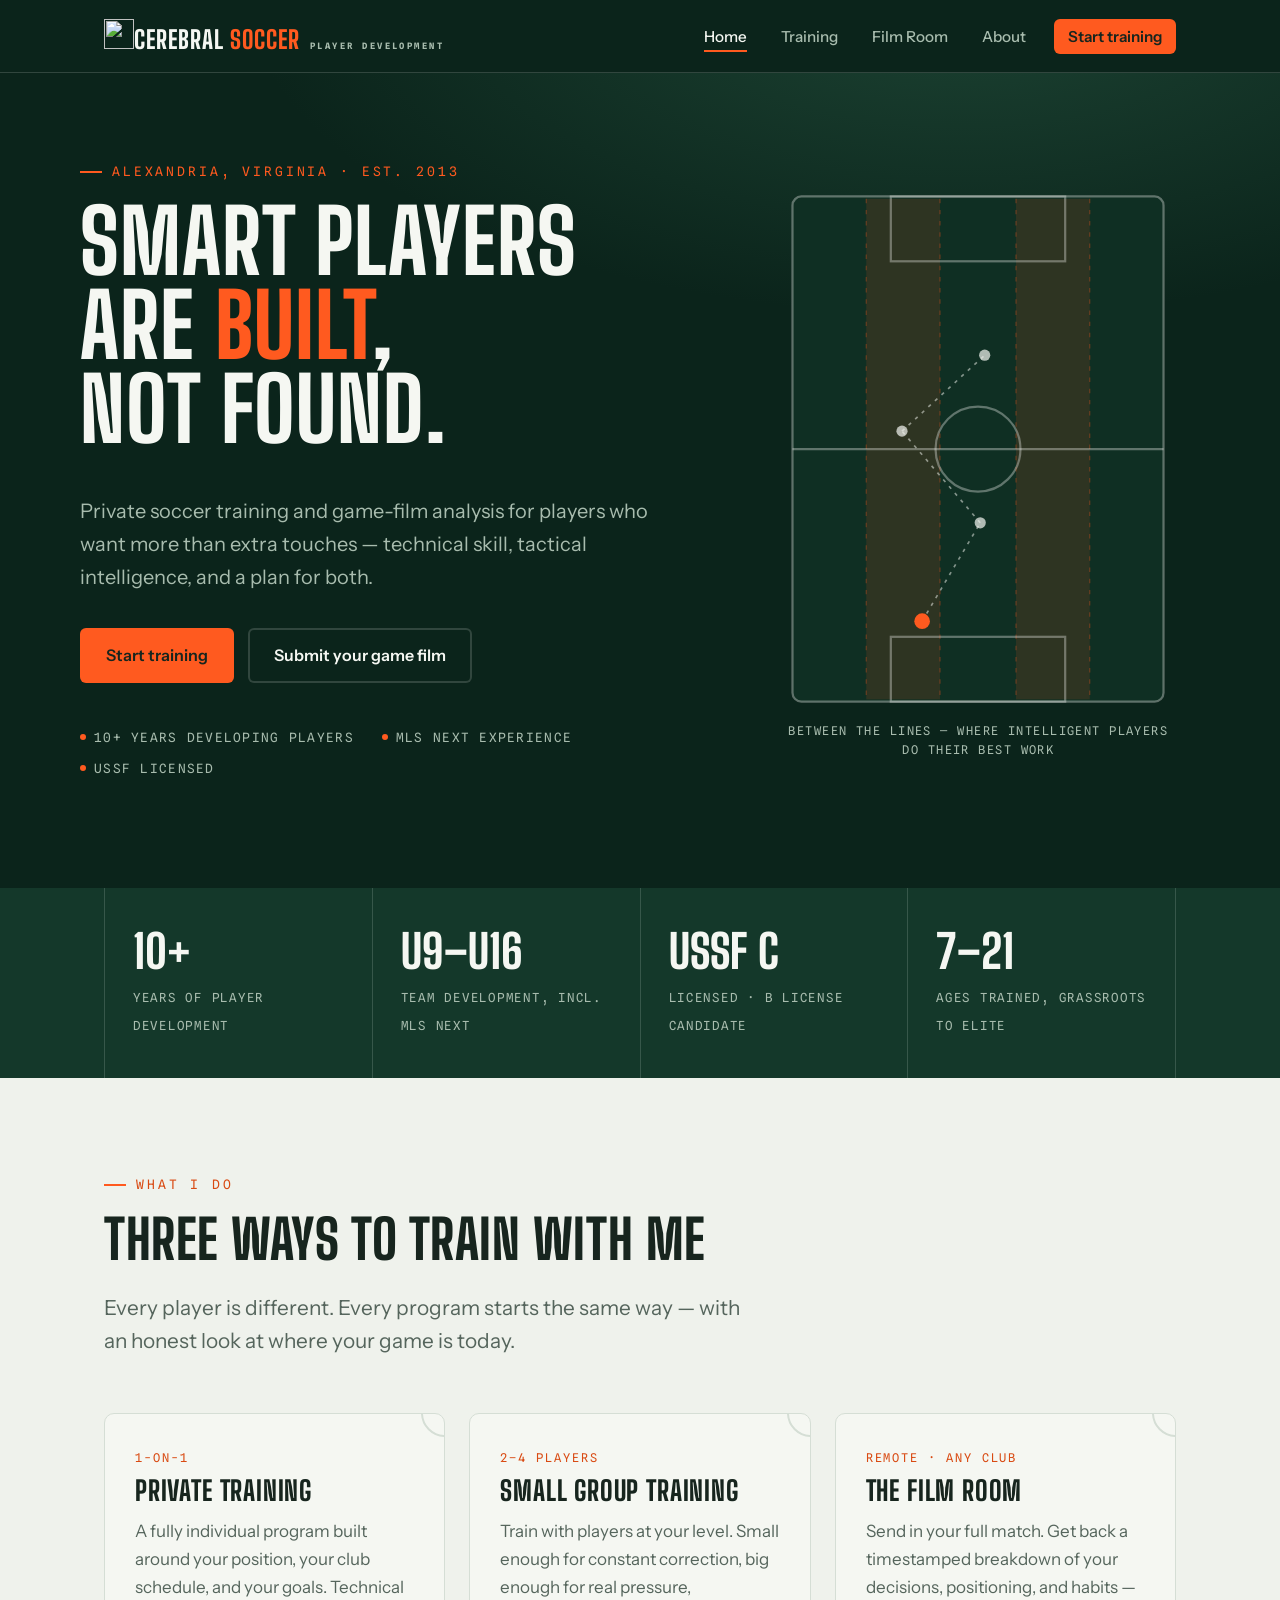
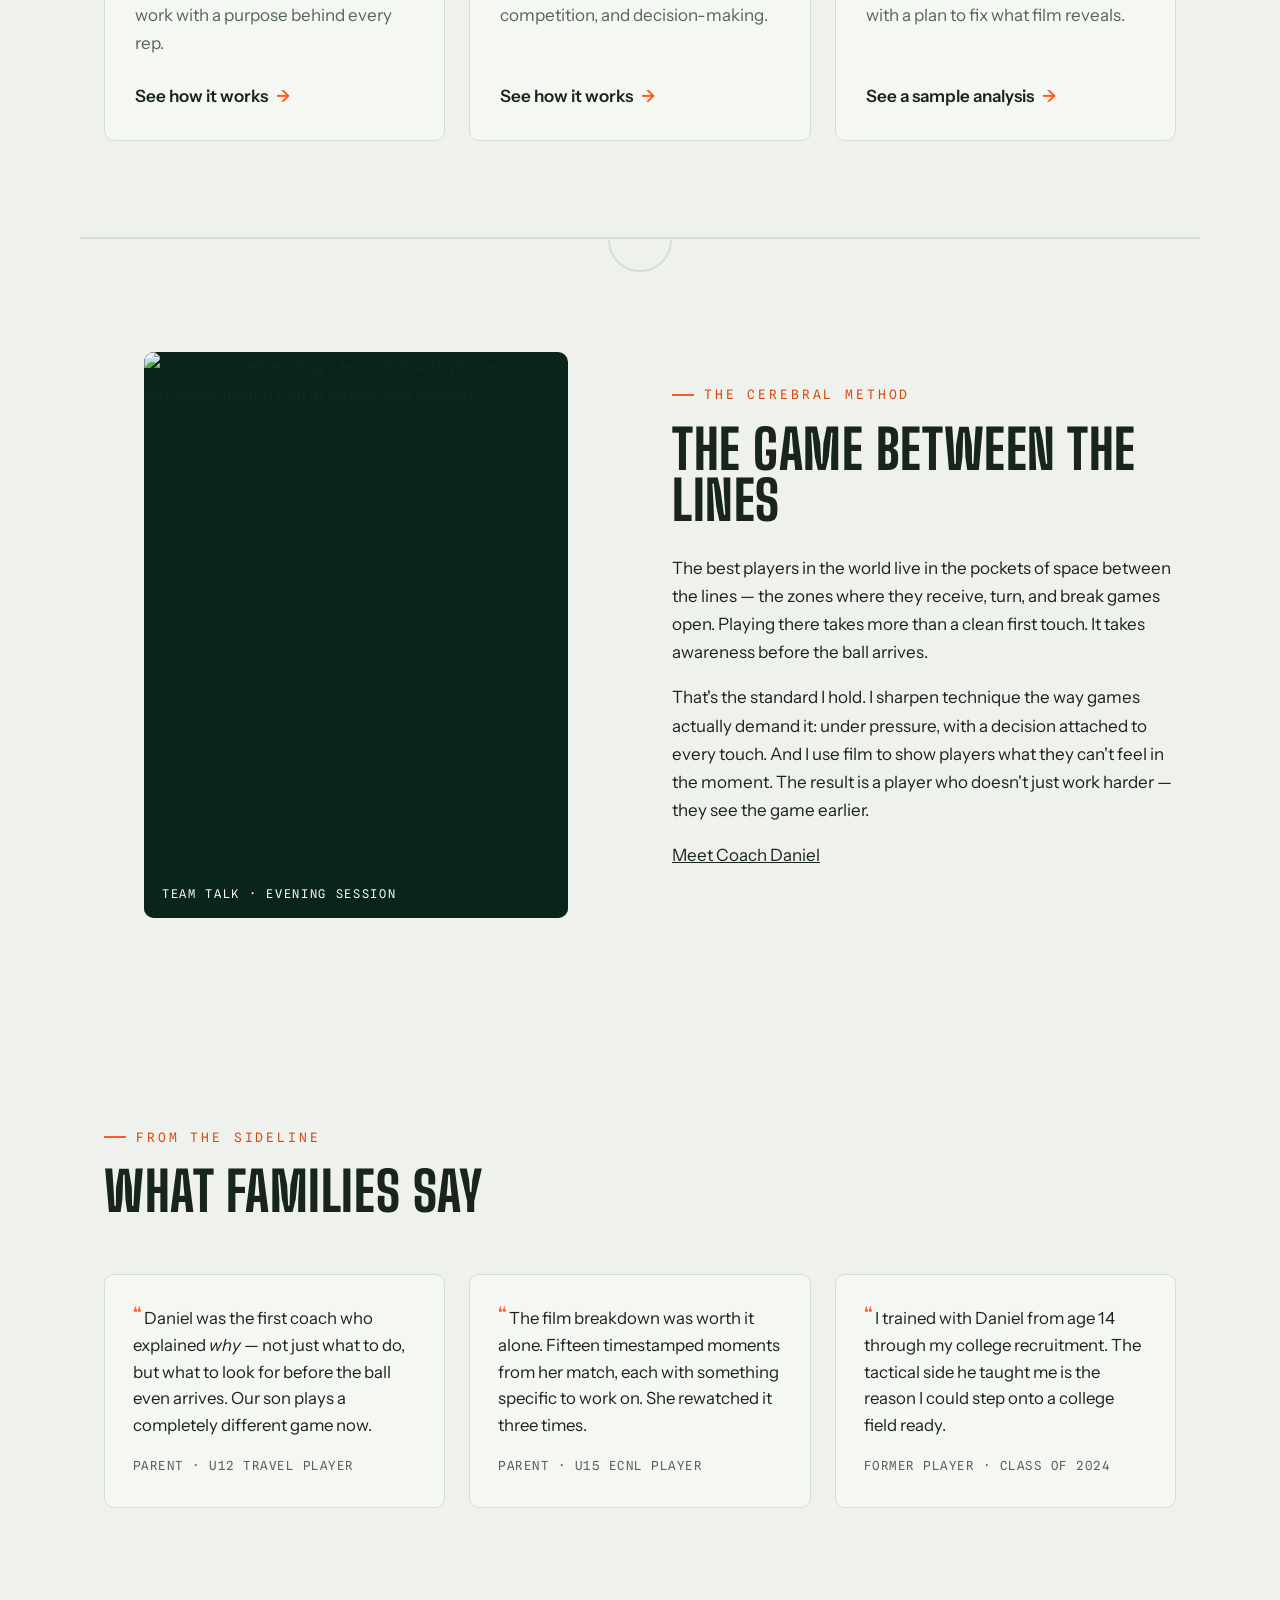
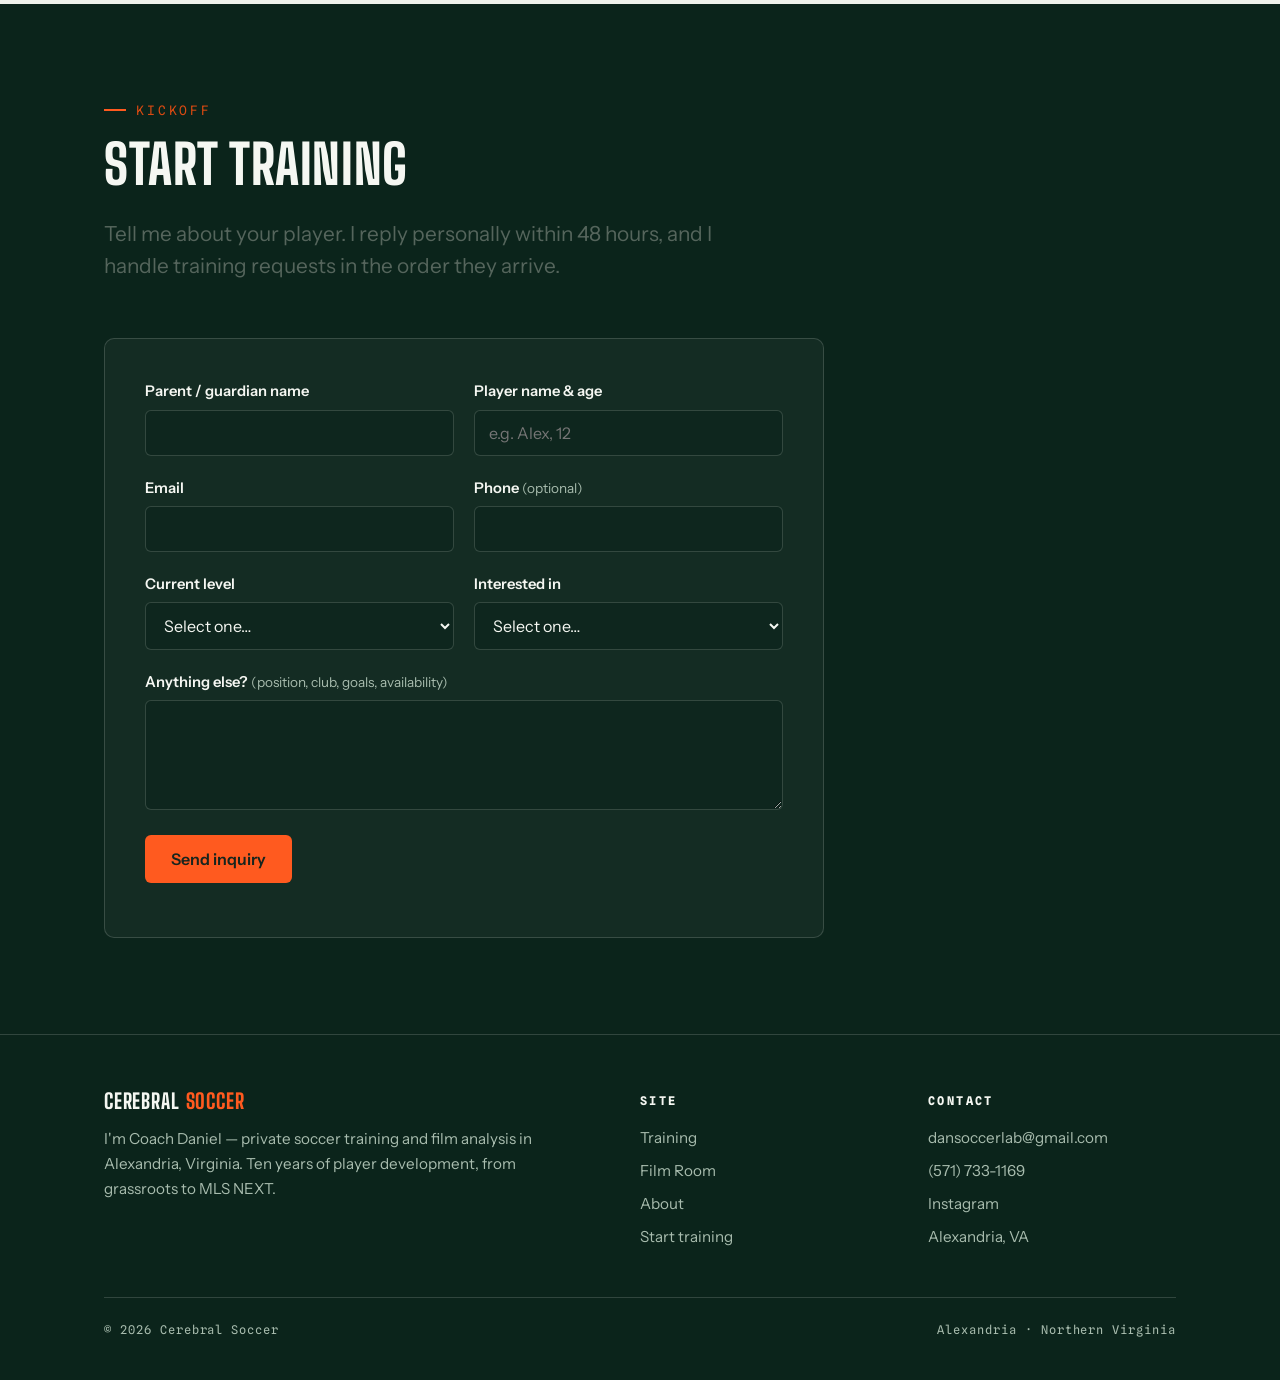
==== commit fd047a41: "Cerebral rebrand: training method restructure, cerebral-soccer URLs" ====
--- a/index.html
+++ b/index.html
@@ -3,22 +3,22 @@
 <head>
   <meta charset="UTF-8">
   <meta name="viewport" content="width=device-width, initial-scale=1.0">
-  <title>Dan’s Soccer Lab — Private Soccer Training &amp; Film Analysis · Alexandria, VA</title>
+  <title>Cerebral Soccer — Private Soccer Training &amp; Film Analysis · Alexandria, VA</title>
   <meta name="description" content="Private soccer training and game-film analysis in Alexandria, Virginia. A decade of player development from grassroots to MLS NEXT, led by Coach Daniel.">
-  <meta property="og:title" content="Dan’s Soccer Lab">
+  <meta property="og:title" content="Cerebral Soccer">
   <meta property="og:description" content="Private soccer training and game-film analysis in Alexandria, VA. Smart players are built, not found.">
   <meta property="og:type" content="website">
-  <meta property="og:site_name" content="Dan’s Soccer Lab">
-  <meta property="og:url" content="https://dans-soccer-lab.vercel.app/">
-  <meta property="og:image" content="https://dans-soccer-lab.vercel.app/images/og-card.png">
+  <meta property="og:site_name" content="Cerebral Soccer">
+  <meta property="og:url" content="https://cerebral-soccer.vercel.app/">
+  <meta property="og:image" content="https://cerebral-soccer.vercel.app/images/og-card.png">
   <meta property="og:image:width" content="2400">
   <meta property="og:image:height" content="1260">
   <meta name="twitter:card" content="summary_large_image">
-  <meta name="twitter:title" content="Dan’s Soccer Lab">
+  <meta name="twitter:title" content="Cerebral Soccer">
   <meta name="twitter:description" content="Private soccer training and game-film analysis in Alexandria, VA. Smart players are built, not found.">
-  <meta name="twitter:image" content="https://dans-soccer-lab.vercel.app/images/og-card.png">
+  <meta name="twitter:image" content="https://cerebral-soccer.vercel.app/images/og-card.png">
   <link rel="apple-touch-icon" href="/apple-touch-icon.png">
-  <link rel="icon" href="data:image/svg+xml,%3Csvg xmlns='http://www.w3.org/2000/svg' viewBox='0 0 32 32'%3E%3Crect width='32' height='32' rx='6' fill='%230b241b'/%3E%3Cpath d='M13 6h6M14 6v6L9 24a1.5 1.5 0 001.4 2h11.2a1.5 1.5 0 001.4-2L18 12V6' fill='none' stroke='%23ff5a1f' stroke-width='2' stroke-linecap='round' stroke-linejoin='round'/%3E%3Ccircle cx='16' cy='21.5' r='2' fill='%23ff5a1f'/%3E%3C/svg%3E">
+  <link rel="icon" href="data:image/svg+xml,%3Csvg%20xmlns%3D%27http%3A//www.w3.org/2000/svg%27%20viewBox%3D%270%200%20100%20100%27%3E%3Crect%20width%3D%27100%27%20height%3D%27100%27%20rx%3D%2720%27%20fill%3D%27%230b241b%27/%3E%3Ccircle%20cx%3D%2750%27%20cy%3D%2750%27%20r%3D%2731%27%20fill%3D%27none%27%20stroke%3D%27%23f5f7f2%27%20stroke-width%3D%273.5%27/%3E%3Cpath%20d%3D%27M50%2036%20L61%2044%20L57%2057%20L43%2057%20L39%2044%20Z%27%20fill%3D%27%23ff5a1f%27/%3E%3Cg%20stroke%3D%27%23f5f7f2%27%20stroke-width%3D%272.4%27%20stroke-linecap%3D%27round%27%3E%3Cline%20x1%3D%2750%27%20y1%3D%2736%27%20x2%3D%2750%27%20y2%3D%2724%27/%3E%3Cline%20x1%3D%2761%27%20y1%3D%2744%27%20x2%3D%2770%27%20y2%3D%2738%27/%3E%3Cline%20x1%3D%2757%27%20y1%3D%2757%27%20x2%3D%2763%27%20y2%3D%2768%27/%3E%3Cline%20x1%3D%2743%27%20y1%3D%2757%27%20x2%3D%2737%27%20y2%3D%2768%27/%3E%3Cline%20x1%3D%2739%27%20y1%3D%2744%27%20x2%3D%2730%27%20y2%3D%2738%27/%3E%3C/g%3E%3C/svg%3E">
   <link rel="preconnect" href="https://fonts.googleapis.com">
   <link rel="preconnect" href="https://fonts.gstatic.com" crossorigin>
   <link href="https://fonts.googleapis.com/css2?family=Big+Shoulders+Display:wght@600;700;800&family=Instrument+Sans:ital,wght@0,400;0,500;0,600;1,400&family=Spline+Sans+Mono:wght@400;500&display=swap" rel="stylesheet">
@@ -27,11 +27,12 @@
   {
     "@context": "https://schema.org",
     "@type": "SportsActivityLocation",
-    "name": "Dan's Soccer Lab",
+    "name": "Cerebral Soccer",
     "description": "Private soccer training and game-film analysis for youth players. 1-on-1 sessions, small group training, and remote film breakdowns by a USSF-licensed coach with MLS NEXT experience.",
-    "url": "https://dans-soccer-lab.vercel.app/",
-    "image": "https://dans-soccer-lab.vercel.app/images/og-card.png",
+    "url": "https://cerebral-soccer.vercel.app/",
+    "image": "https://cerebral-soccer.vercel.app/images/og-card.png",
     "email": "dansoccerlab@gmail.com",
+    "telephone": "+1-571-733-1169",
     "areaServed": [
       { "@type": "City", "name": "Alexandria" },
       { "@type": "AdministrativeArea", "name": "Northern Virginia" }
@@ -61,8 +62,9 @@
 
   <header class="site-header">
     <div class="container nav-bar">
-      <a class="wordmark" href="index.html" aria-label="Dan’s Soccer Lab — home">
-        <span class="half">Dan’s Soccer&nbsp;</span><span class="lab">Lab</span>
+      <a class="wordmark" href="index.html" aria-label="Cerebral Soccer — home">
+        <img class="wordmark-logo" src="logo.svg" alt="" width="30" height="30">
+        <span class="half">Cerebral&nbsp;</span><span class="lab">Soccer</span>
         <small>Player Development</small>
       </a>
       <button class="nav-toggle" aria-expanded="false" aria-controls="nav-links" aria-label="Toggle menu">
@@ -188,15 +190,14 @@
     <section class="section">
       <div class="container split">
         <figure class="photo reveal" style="aspect-ratio: 3 / 4;">
-          <!-- SWAP: replace images/coach-huddle.jpg with the real floodlight training photo -->
-          <img src="images/coach-huddle.jpg" alt="Coach Daniel talking through a training point with a group of young players under the floodlights" loading="lazy">
-          <figcaption>Evening session · Alexandria, VA</figcaption>
+          <img src="images/coach-team.jpg" alt="Coach Daniel leading a team talk with players gathered around him at an evening session" loading="lazy">
+          <figcaption>Team talk · evening session</figcaption>
         </figure>
         <div class="reveal">
-          <p class="eyebrow">Inside the Lab</p>
+          <p class="eyebrow">The Cerebral method</p>
           <h2>The game between the lines</h2>
           <p>The best players in the world live in the pockets of space between the lines — the zones where they receive, turn, and break games open. Playing there takes more than a clean first touch. It takes awareness before the ball arrives.</p>
-          <p>That's the standard in the Lab. I sharpen technique the way games actually demand it: under pressure, with a decision attached to every touch. And I use film to show players what they can't feel in the moment. The result is a player who doesn't just work harder — they see the game earlier.</p>
+          <p>That's the standard I hold. I sharpen technique the way games actually demand it: under pressure, with a decision attached to every touch. And I use film to show players what they can't feel in the moment. The result is a player who doesn't just work harder — they see the game earlier.</p>
           <p><a class="card-link" href="about.html">Meet Coach Daniel</a></p>
         </div>
       </div>
@@ -281,7 +282,7 @@
             </div>
           </div>
           <input type="text" name="_gotcha" class="hp-field" tabindex="-1" autocomplete="off" aria-hidden="true">
-          <input type="hidden" name="_subject" value="New training inquiry — Dan's Soccer Lab website">
+          <input type="hidden" name="_subject" value="New training inquiry — Cerebral Soccer website">
           <div class="form-status" role="status" aria-live="polite"></div>
           <p class="form-note"><button class="btn btn-cone" type="submit" data-label="Send inquiry">Send inquiry</button></p>
         </form>
@@ -294,8 +295,8 @@
     <div class="container">
       <div class="footer-grid">
         <div>
-          <a class="wordmark" href="index.html" aria-label="Dan’s Soccer Lab — home">
-            <span class="half">Dan’s Soccer&nbsp;</span><span class="lab">Lab</span>
+          <a class="wordmark" href="index.html" aria-label="Cerebral Soccer — home">
+            <span class="half">Cerebral&nbsp;</span><span class="lab">Soccer</span>
           </a>
           <p style="margin-top:14px; max-width: 32em;">I'm Coach Daniel — private soccer training and film analysis in Alexandria, Virginia. Ten years of player development, from grassroots to MLS NEXT.</p>
         </div>
@@ -313,13 +314,14 @@
           <ul>
             <!-- SWAP: replace Instagram placeholder with Daniel's real Instagram URL -->
             <li><a href="mailto:dansoccerlab@gmail.com">dansoccerlab@gmail.com</a></li>
+            <li><a href="tel:+15717331169">(571) 733-1169</a></li>
             <li><a href="https://instagram.com" rel="noopener">Instagram</a></li>
             <li>Alexandria, VA</li>
           </ul>
         </div>
       </div>
       <div class="footer-bottom">
-        <span>© <span id="year">2026</span> Dan’s Soccer Lab</span>
+        <span>© <span id="year">2026</span> Cerebral Soccer</span>
         <span>Alexandria · Northern Virginia</span>
       </div>
     </div>
